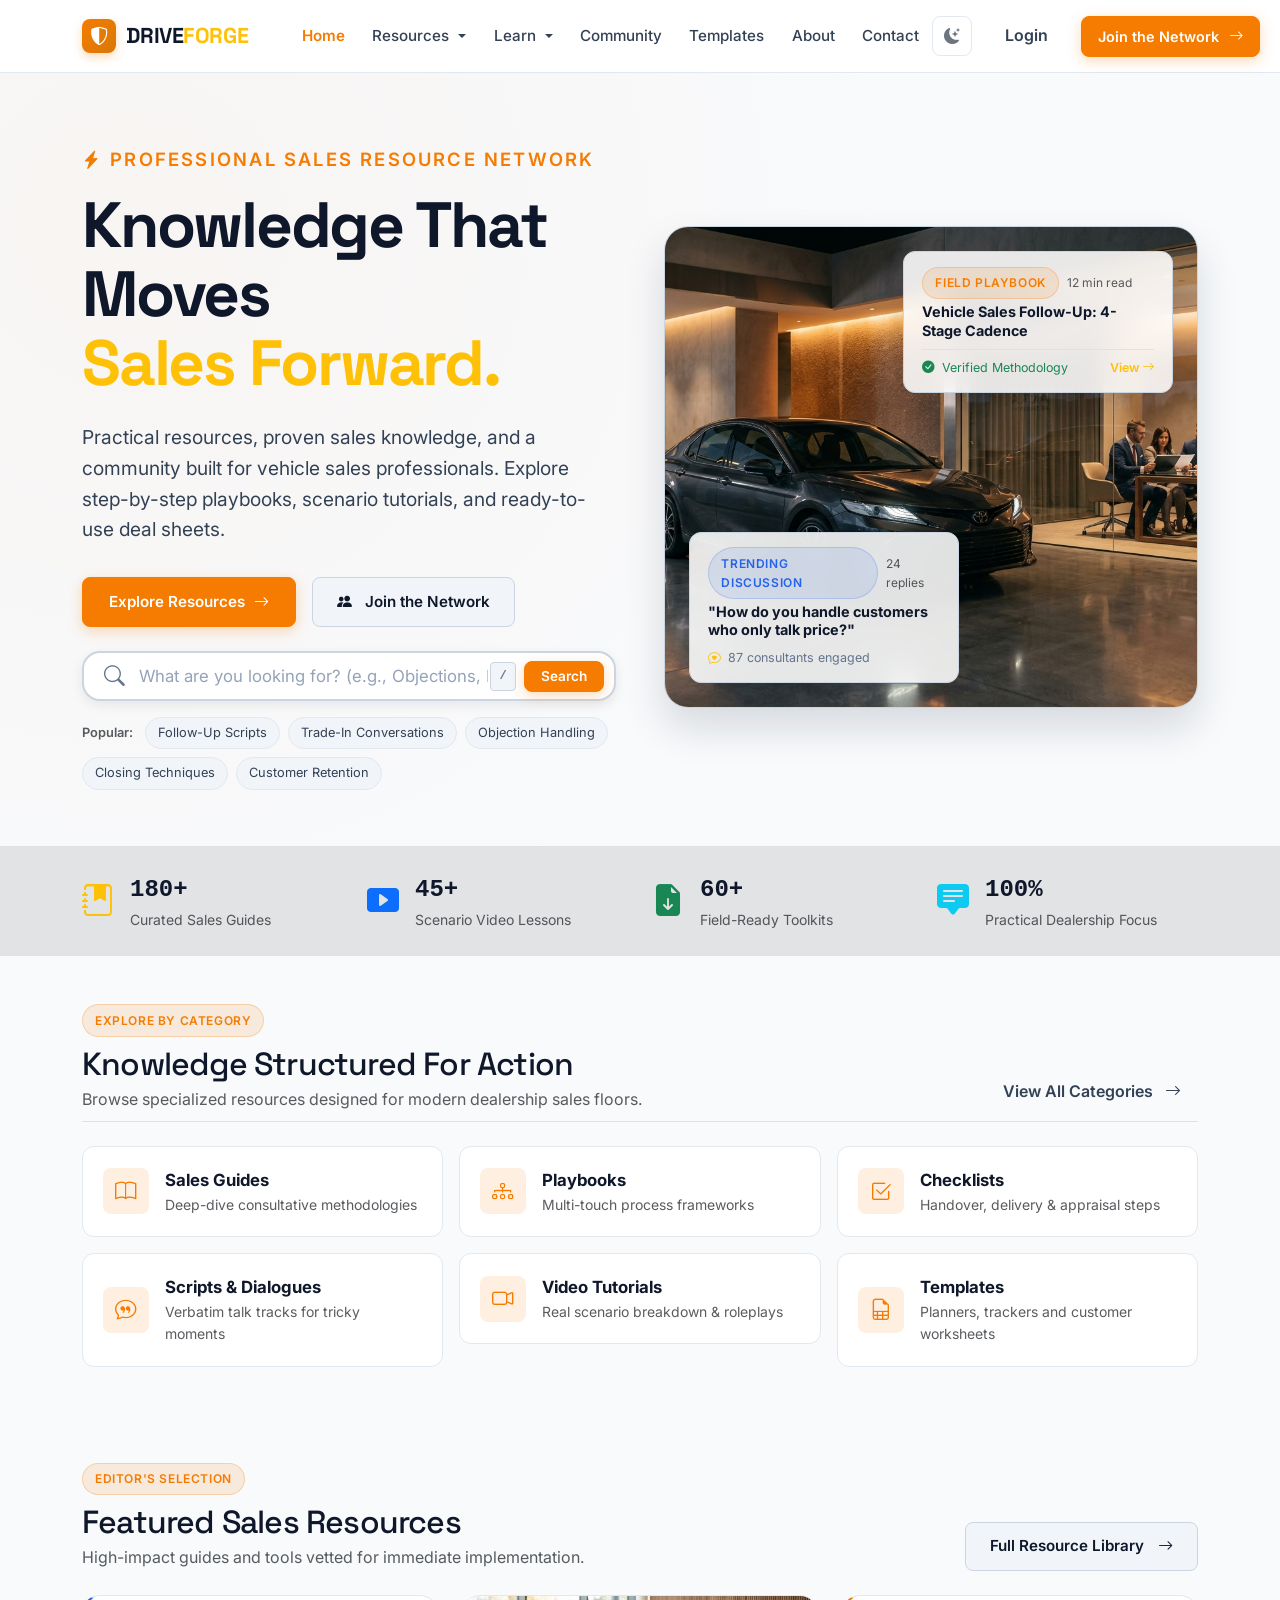
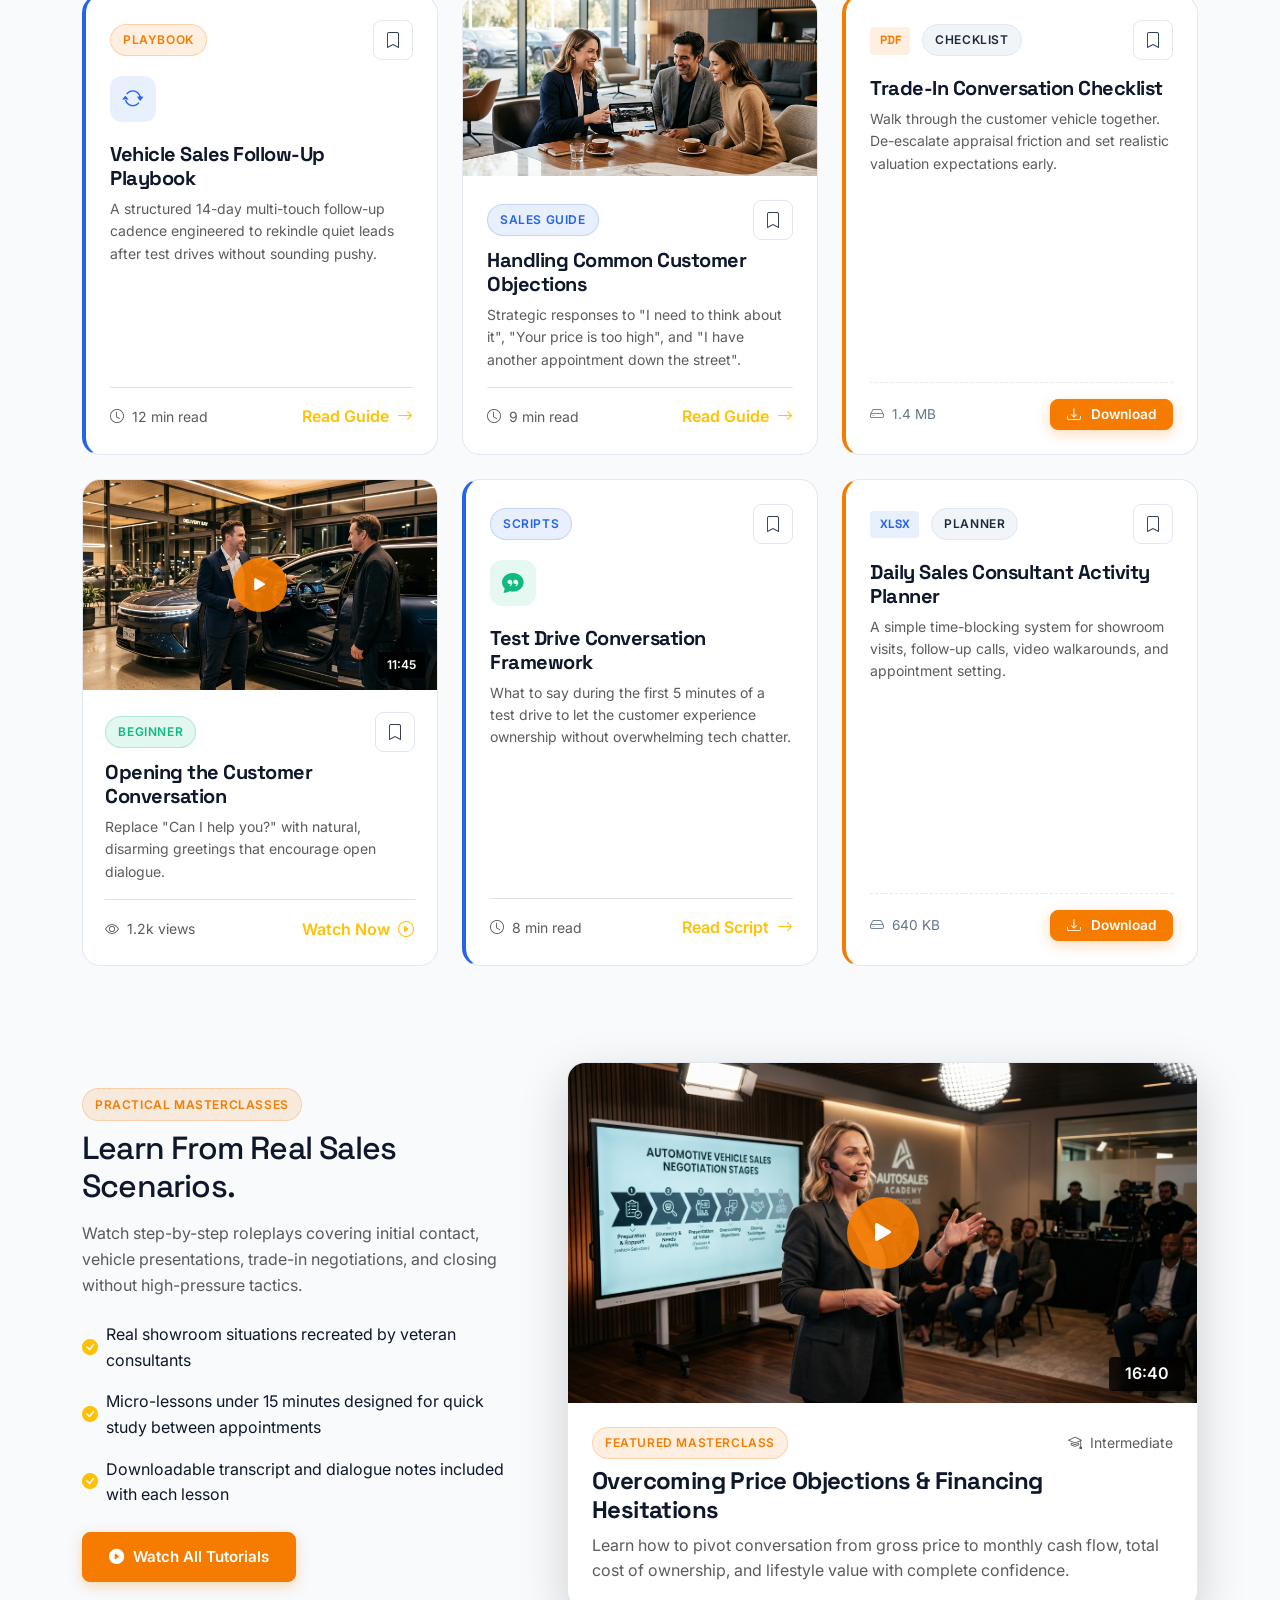
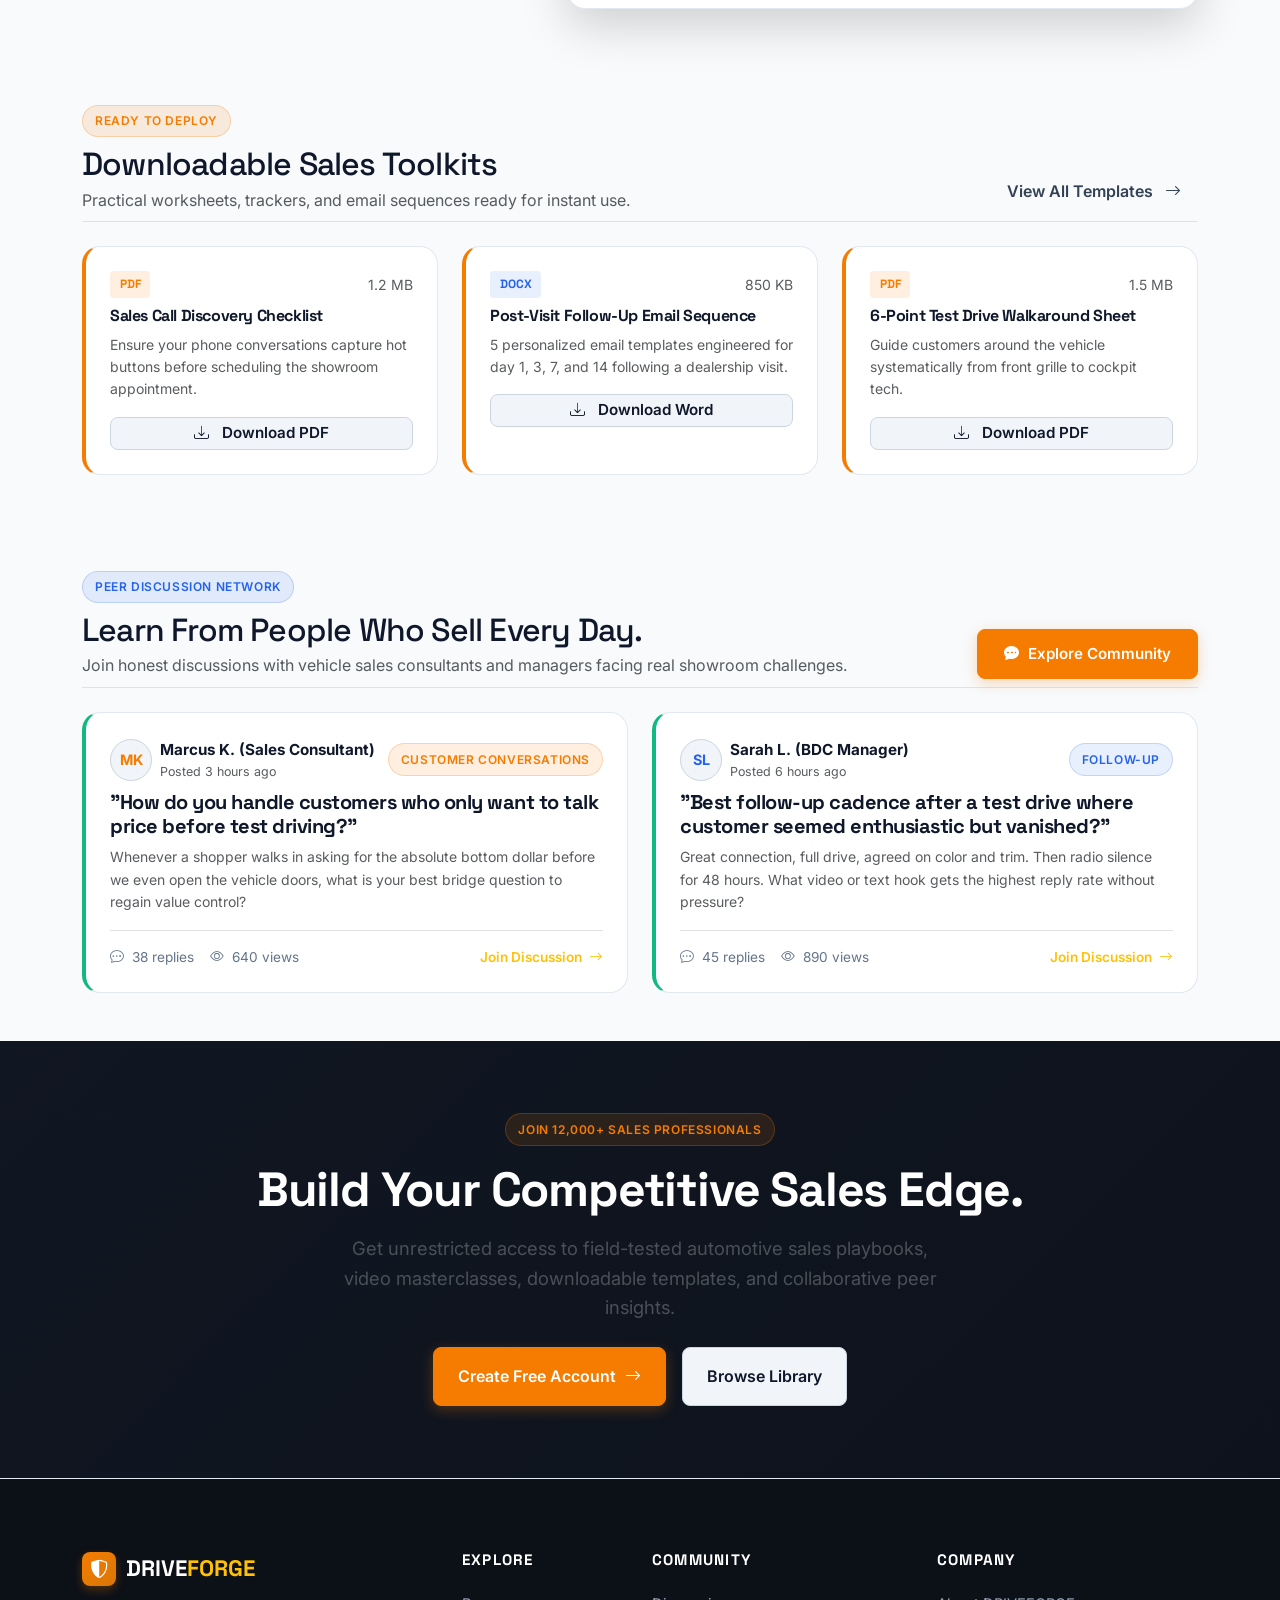
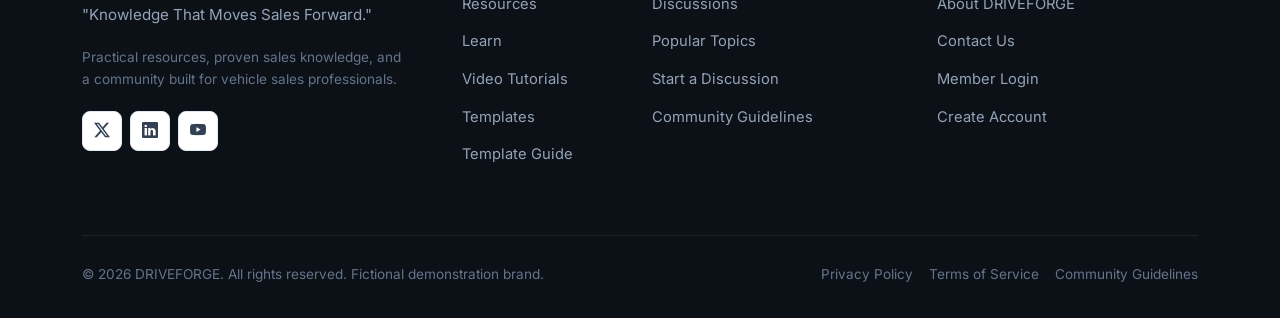
==== index.html @ ceabacf1 "feat: complete DRIVEFORGE vehicle sales resource & knowledge network template" ====
<!DOCTYPE html>
<html lang="en" data-bs-theme="light">
<head>
  <meta charset="UTF-8">
  <meta name="viewport" content="width=device-width, initial-scale=1.0">
  <title>DRIVEFORGE — Vehicle Sales Resource & Knowledge Network</title>
  <meta name="description" content="DRIVEFORGE is the premier knowledge hub for vehicle sales professionals. Explore practical sales guides, video tutorials, downloadable checklists, and community discussions.">
  <meta name="keywords" content="vehicle sales resources, automotive sales training, car sales guides, vehicle sales templates, automotive sales community">
  
  <!-- Open Graph -->
  <meta property="og:title" content="DRIVEFORGE — Knowledge That Moves Sales Forward">
  <meta property="og:description" content="Practical resources, proven sales knowledge, and a community built for vehicle sales professionals.">
  <meta property="og:type" content="website">
  
  <!-- Stylesheets -->
  <link rel="stylesheet" href="assets/css/bootstrap.min.css">
  <link rel="stylesheet" href="assets/css/bootstrap-icons.min.css">
  <link rel="stylesheet" href="assets/css/style.css">
  
  <!-- Favicon placeholder SVG -->
  <link rel="icon" type="image/svg+xml" href="data:image/svg+xml,<svg xmlns='http://www.w3.org/2000/svg' viewBox='0 0 100 100'><rect width='100' height='100' rx='20' fill='%23f57c00'/><path d='M30 25 L70 50 L30 75 Z' fill='%23ffffff'/></svg>">
</head>
<body>
  <!-- Accessibility Skip Link -->
  <a href="#main-content" class="skip-link">Skip to main content</a>

  <!-- ===================================================================
       NAVBAR
       =================================================================== -->
  <header>
    <nav class="navbar navbar-expand-lg navbar-driveforge" aria-label="Main Navigation">
      <div class="container">
        <!-- Logo -->
        <a class="navbar-brand navbar-brand-logo" href="index.html">
          <span class="logo-badge"><i class="bi bi-shield-shaded"></i></span>
          <span>DRIVE<span class="text-warning">FORGE</span></span>
        </a>

        <!-- Mobile Toggler -->
        <div class="d-flex align-items-center gap-2 d-lg-none">
          <button class="btn btn-icon theme-toggle-btn" type="button" aria-label="Toggle Theme">
            <i class="bi bi-moon-stars-fill"></i>
          </button>
          <button class="navbar-toggler navbar-toggler-custom" type="button" data-bs-toggle="offcanvas" data-bs-target="#mobileNavbar" aria-controls="mobileNavbar" aria-label="Toggle navigation">
            <i class="bi bi-list fs-4"></i>
          </button>
        </div>

        <!-- Desktop Navigation Menu -->
        <div class="collapse navbar-collapse" id="desktopNavMenu">
          <ul class="navbar-nav me-auto mb-2 mb-lg-0 ms-lg-4">
            <li class="nav-item">
              <a class="nav-link-custom active" aria-current="page" href="index.html">Home</a>
            </li>

            <!-- Resources Dropdown -->
            <li class="nav-item dropdown">
              <a class="nav-link-custom dropdown-toggle" href="#" role="button" data-bs-toggle="dropdown" aria-expanded="false">
                Resources
              </a>
              <ul class="dropdown-menu">
                <li>
                  <a class="dropdown-item dropdown-item-custom" href="resources.html?type=documentation">
                    <i class="bi bi-journal-code"></i>
                    <div class="dropdown-item-text">
                      <span class="dropdown-item-title">Documentation</span>
                      <span class="dropdown-item-desc">Frameworks & sales methodologies</span>
                    </div>
                  </a>
                </li>
                <li>
                  <a class="dropdown-item dropdown-item-custom" href="resources.html?type=guides">
                    <i class="bi bi-book"></i>
                    <div class="dropdown-item-text">
                      <span class="dropdown-item-title">Sales Guides</span>
                      <span class="dropdown-item-desc">In-depth consultative roadmaps</span>
                    </div>
                  </a>
                </li>
                <li>
                  <a class="dropdown-item dropdown-item-custom" href="resources.html?type=playbooks">
                    <i class="bi bi-diagram-3"></i>
                    <div class="dropdown-item-text">
                      <span class="dropdown-item-title">Playbooks</span>
                      <span class="dropdown-item-desc">Step-by-step dealership playbooks</span>
                    </div>
                  </a>
                </li>
                <li>
                  <a class="dropdown-item dropdown-item-custom" href="resources.html?type=checklists">
                    <i class="bi bi-check2-square"></i>
                    <div class="dropdown-item-text">
                      <span class="dropdown-item-title">Checklists</span>
                      <span class="dropdown-item-desc">Delivery, handover & walkaround lists</span>
                    </div>
                  </a>
                </li>
                <li>
                  <a class="dropdown-item dropdown-item-custom" href="resources.html?type=scripts">
                    <i class="bi bi-chat-quote"></i>
                    <div class="dropdown-item-text">
                      <span class="dropdown-item-title">Scripts</span>
                      <span class="dropdown-item-desc">Phone, showroom & objection dialogs</span>
                    </div>
                  </a>
                </li>
                <li><hr class="dropdown-divider my-1"></li>
                <li>
                  <a class="dropdown-item dropdown-item-custom" href="templates.html">
                    <i class="bi bi-download"></i>
                    <div class="dropdown-item-text">
                      <span class="dropdown-item-title">Downloads & Toolkits</span>
                      <span class="dropdown-item-desc">Ready-to-use worksheets & planners</span>
                    </div>
                  </a>
                </li>
              </ul>
            </li>

            <!-- Learn Dropdown -->
            <li class="nav-item dropdown">
              <a class="nav-link-custom dropdown-toggle" href="#" role="button" data-bs-toggle="dropdown" aria-expanded="false">
                Learn
              </a>
              <ul class="dropdown-menu">
                <li>
                  <a class="dropdown-item dropdown-item-custom" href="video-tutorials.html">
                    <i class="bi bi-play-circle-fill"></i>
                    <div class="dropdown-item-text">
                      <span class="dropdown-item-title">Video Tutorials</span>
                      <span class="dropdown-item-desc">Scenario roleplays & masterclasses</span>
                    </div>
                  </a>
                </li>
                <li>
                  <a class="dropdown-item dropdown-item-custom" href="learn.html#fundamentals">
                    <i class="bi bi-compass"></i>
                    <div class="dropdown-item-text">
                      <span class="dropdown-item-title">Sales Fundamentals</span>
                      <span class="dropdown-item-desc">Core customer discovery basics</span>
                    </div>
                  </a>
                </li>
                <li>
                  <a class="dropdown-item dropdown-item-custom" href="learn.html#conversations">
                    <i class="bi bi-chat-left-dots"></i>
                    <div class="dropdown-item-text">
                      <span class="dropdown-item-title">Customer Conversations</span>
                      <span class="dropdown-item-desc">Uncovering buying motivations</span>
                    </div>
                  </a>
                </li>
                <li>
                  <a class="dropdown-item dropdown-item-custom" href="learn.html#follow-up">
                    <i class="bi bi-arrow-repeat"></i>
                    <div class="dropdown-item-text">
                      <span class="dropdown-item-title">Follow-Up Strategies</span>
                      <span class="dropdown-item-desc">Multi-channel cadence & timing</span>
                    </div>
                  </a>
                </li>
                <li>
                  <a class="dropdown-item dropdown-item-custom" href="learn.html#negotiation">
                    <i class="bi bi-calculator"></i>
                    <div class="dropdown-item-text">
                      <span class="dropdown-item-title">Negotiation & Desking</span>
                      <span class="dropdown-item-desc">Trade-in and payment presentations</span>
                    </div>
                  </a>
                </li>
                <li>
                  <a class="dropdown-item dropdown-item-custom" href="learn.html#closing">
                    <i class="bi bi-check-all"></i>
                    <div class="dropdown-item-text">
                      <span class="dropdown-item-title">Closing Techniques</span>
                      <span class="dropdown-item-desc">Securing commitment with integrity</span>
                    </div>
                  </a>
                </li>
              </ul>
            </li>

            <li class="nav-item">
              <a class="nav-link-custom" href="community.html">Community</a>
            </li>
            <li class="nav-item">
              <a class="nav-link-custom" href="templates.html">Templates</a>
            </li>
            <li class="nav-item">
              <a class="nav-link-custom" href="about.html">About</a>
            </li>
            <li class="nav-item">
              <a class="nav-link-custom" href="contact.html">Contact</a>
            </li>
          </ul>

          <!-- Right Action Controls -->
          <div class="d-flex align-items-center gap-3">
            <button class="btn btn-icon theme-toggle-btn" type="button" aria-label="Toggle Theme" title="Toggle Theme">
              <i class="bi bi-moon-stars-fill"></i>
            </button>
            <a href="login.html" class="btn-ghost-custom">Login</a>
            <a href="signup.html" class="btn-primary-custom py-2 px-3" style="font-size: 0.9rem;">
              <span>Join the Network</span>
              <i class="bi bi-arrow-right"></i>
            </a>
          </div>
        </div>
      </div>
    </nav>

    <!-- Mobile Offcanvas Menu -->
    <div class="offcanvas offcanvas-end mobile-nav-panel" tabindex="-1" id="mobileNavbar" aria-labelledby="mobileNavbarLabel">
      <div class="offcanvas-header border-bottom border-subtle">
        <a class="navbar-brand navbar-brand-logo mb-0" href="index.html">
          <span class="logo-badge"><i class="bi bi-shield-shaded"></i></span>
          <span>DRIVE<span class="text-warning">FORGE</span></span>
        </a>
        <button type="button" class="btn-close text-reset" data-bs-dismiss="offcanvas" aria-label="Close"></button>
      </div>
      <div class="offcanvas-body d-flex flex-column justify-content-between p-4">
        <div>
          <ul class="navbar-nav mb-4">
            <li class="nav-item mb-2">
              <a class="nav-link-custom active fs-5" href="index.html">Home</a>
            </li>
            <li class="nav-item mb-2">
              <a class="nav-link-custom fs-5" href="resources.html">Resources</a>
            </li>
            <li class="nav-item mb-2">
              <a class="nav-link-custom fs-5" href="learn.html">Learn Hub</a>
            </li>
            <li class="nav-item mb-2">
              <a class="nav-link-custom fs-5" href="video-tutorials.html">Video Tutorials</a>
            </li>
            <li class="nav-item mb-2">
              <a class="nav-link-custom fs-5" href="community.html">Community</a>
            </li>
            <li class="nav-item mb-2">
              <a class="nav-link-custom fs-5" href="templates.html">Templates</a>
            </li>
            <li class="nav-item mb-2">
              <a class="nav-link-custom fs-5" href="about.html">About</a>
            </li>
            <li class="nav-item mb-2">
              <a class="nav-link-custom fs-5" href="contact.html">Contact</a>
            </li>
          </ul>
        </div>

        <div class="pt-3 border-top border-subtle d-grid gap-2">
          <a href="login.html" class="btn btn-secondary-custom w-100">Login</a>
          <a href="signup.html" class="btn btn-primary-custom w-100">Join the Network</a>
        </div>
      </div>
    </div>
  </header>

  <!-- ===================================================================
       MAIN CONTENT
       =================================================================== -->
  <main id="main-content">
    
    <!-- HERO SECTION -->
    <section class="hero-section">
      <div class="container">
        <div class="row align-items-center g-5">
          <div class="col-lg-6">
            <div class="hero-editorial-lead">
              <i class="bi bi-lightning-charge-fill"></i>
              Professional Sales Resource Network
            </div>
            <h1 class="hero-headline">
              Knowledge That Moves <br><span class="text-warning">Sales Forward.</span>
            </h1>
            <p class="hero-subtext">
              Practical resources, proven sales knowledge, and a community built for vehicle sales professionals. Explore step-by-step playbooks, scenario tutorials, and ready-to-use deal sheets.
            </p>

            <!-- CTA Group -->
            <div class="d-flex flex-wrap align-items-center gap-3 hero-cta-group mb-4">
              <a href="resources.html" class="btn-primary-custom">
                <span>Explore Resources</span>
                <i class="bi bi-arrow-right"></i>
              </a>
              <a href="signup.html" class="btn-secondary-custom">
                <i class="bi bi-people-fill me-1"></i>
                <span>Join the Network</span>
              </a>
            </div>

            <!-- Integrated Live Search -->
            <div class="search-wrapper hero-search-box mt-4">
              <div class="search-input-group">
                <i class="bi bi-search search-icon"></i>
                <input type="text" class="global-search-input" placeholder="What are you looking for? (e.g., Objections, Follow-Up...)" aria-label="Search resources">
                <span class="search-kbd" title="Press / to focus search">/</span>
                <a href="resources.html" class="btn btn-primary-custom py-1 px-3 d-none d-sm-inline-flex" style="font-size: 0.85rem;">Search</a>
              </div>
              <div class="popular-searches">
                <span class="text-muted fw-semibold me-1" style="font-size: 0.8rem;">Popular:</span>
                <button type="button" class="popular-tag" data-search="Follow-Up Scripts">Follow-Up Scripts</button>
                <button type="button" class="popular-tag" data-search="Trade-In">Trade-In Conversations</button>
                <button type="button" class="popular-tag" data-search="Objection">Objection Handling</button>
                <button type="button" class="popular-tag" data-search="Closing">Closing Techniques</button>
                <button type="button" class="popular-tag" data-search="Retention">Customer Retention</button>
              </div>
            </div>
          </div>

          <!-- Hero Editorial Visual Composition -->
          <div class="col-lg-6">
            <div class="hero-composition-wrap">
              <img src="assets/images/hero/hero_automotive_knowledge.jpg" alt="Automotive showroom executive consultation and modern vehicle presentation" class="hero-composition-image">
              
              <!-- Floating Card 1: Resource Notification -->
              <div class="hero-floating-card hero-card-top">
                <div class="d-flex align-items-center gap-2 mb-1">
                  <span class="badge-custom badge-amber">Field Playbook</span>
                  <span class="text-muted" style="font-size: 0.75rem;">12 min read</span>
                </div>
                <div class="fw-bold" style="font-size: 0.9rem; line-height: 1.3;">Vehicle Sales Follow-Up: 4-Stage Cadence</div>
                <div class="d-flex align-items-center justify-content-between mt-2 pt-2 border-top border-subtle" style="font-size: 0.78rem;">
                  <span class="text-success"><i class="bi bi-check-circle-fill me-1"></i> Verified Methodology</span>
                  <a href="resource-details.html" class="text-warning fw-semibold">View <i class="bi bi-arrow-right"></i></a>
                </div>
              </div>

              <!-- Floating Card 2: Community Snippet -->
              <div class="hero-floating-card hero-card-bottom">
                <div class="d-flex align-items-center gap-2 mb-1">
                  <span class="badge-custom badge-blue">Trending Discussion</span>
                  <span class="text-muted" style="font-size: 0.75rem;">24 replies</span>
                </div>
                <div class="fw-bold" style="font-size: 0.9rem; line-height: 1.3;">"How do you handle customers who only talk price?"</div>
                <div class="d-flex align-items-center gap-2 mt-2" style="font-size: 0.78rem; color: var(--text-muted);">
                  <i class="bi bi-chat-heart text-warning"></i> 87 consultants engaged
                </div>
              </div>
            </div>
          </div>
        </div>
      </div>
    </section>

    <!-- STATS STRIP (EDITORIAL & CLEAN) -->
    <section class="py-4 border-top border-bottom border-subtle bg-secondary-subtle">
      <div class="container">
        <div class="row g-4 text-center text-md-start">
          <div class="col-6 col-md-3">
            <div class="d-flex align-items-center justify-content-center justify-content-md-start gap-3">
              <i class="bi bi-journal-bookmark-fill text-warning fs-2"></i>
              <div>
                <div class="fw-bold fs-4 font-monospace">180+</div>
                <div class="text-muted small">Curated Sales Guides</div>
              </div>
            </div>
          </div>
          <div class="col-6 col-md-3">
            <div class="d-flex align-items-center justify-content-center justify-content-md-start gap-3">
              <i class="bi bi-play-btn-fill text-primary fs-2"></i>
              <div>
                <div class="fw-bold fs-4 font-monospace">45+</div>
                <div class="text-muted small">Scenario Video Lessons</div>
              </div>
            </div>
          </div>
          <div class="col-6 col-md-3">
            <div class="d-flex align-items-center justify-content-center justify-content-md-start gap-3">
              <i class="bi bi-file-earmark-arrow-down-fill text-success fs-2"></i>
              <div>
                <div class="fw-bold fs-4 font-monospace">60+</div>
                <div class="text-muted small">Field-Ready Toolkits</div>
              </div>
            </div>
          </div>
          <div class="col-6 col-md-3">
            <div class="d-flex align-items-center justify-content-center justify-content-md-start gap-3">
              <i class="bi bi-chat-square-text-fill text-info fs-2"></i>
              <div>
                <div class="fw-bold fs-4 font-monospace">100%</div>
                <div class="text-muted small">Practical Dealership Focus</div>
              </div>
            </div>
          </div>
        </div>
      </div>
    </section>

    <!-- RESOURCE CATEGORIES (VISUALLY STRONG GRID) -->
    <section class="py-5">
      <div class="container">
        <div class="d-flex flex-column flex-md-row justify-content-between align-items-md-end mb-4 pb-2 border-bottom border-subtle">
          <div>
            <span class="badge-custom badge-amber mb-2">Explore By Category</span>
            <h2 class="h2 mb-1">Knowledge Structured For Action</h2>
            <p class="text-muted mb-0">Browse specialized resources designed for modern dealership sales floors.</p>
          </div>
          <a href="resources.html" class="btn btn-ghost-custom mt-3 mt-md-0">
            View All Categories <i class="bi bi-arrow-right ms-1"></i>
          </a>
        </div>

        <div class="row g-3">
          <div class="col-md-4 col-sm-6">
            <a href="resources.html?type=guides" class="category-pill-card">
              <div class="category-pill-icon"><i class="bi bi-book"></i></div>
              <div>
                <div class="fw-bold" style="font-size: 1.05rem;">Sales Guides</div>
                <div class="text-muted small">Deep-dive consultative methodologies</div>
              </div>
            </a>
          </div>
          <div class="col-md-4 col-sm-6">
            <a href="resources.html?type=playbooks" class="category-pill-card">
              <div class="category-pill-icon"><i class="bi bi-diagram-3"></i></div>
              <div>
                <div class="fw-bold" style="font-size: 1.05rem;">Playbooks</div>
                <div class="text-muted small">Multi-touch process frameworks</div>
              </div>
            </a>
          </div>
          <div class="col-md-4 col-sm-6">
            <a href="resources.html?type=checklists" class="category-pill-card">
              <div class="category-pill-icon"><i class="bi bi-check2-square"></i></div>
              <div>
                <div class="fw-bold" style="font-size: 1.05rem;">Checklists</div>
                <div class="text-muted small">Handover, delivery & appraisal steps</div>
              </div>
            </a>
          </div>
          <div class="col-md-4 col-sm-6">
            <a href="resources.html?type=scripts" class="category-pill-card">
              <div class="category-pill-icon"><i class="bi bi-chat-quote"></i></div>
              <div>
                <div class="fw-bold" style="font-size: 1.05rem;">Scripts & Dialogues</div>
                <div class="text-muted small">Verbatim talk tracks for tricky moments</div>
              </div>
            </a>
          </div>
          <div class="col-md-4 col-sm-6">
            <a href="video-tutorials.html" class="category-pill-card">
              <div class="category-pill-icon"><i class="bi bi-camera-video"></i></div>
              <div>
                <div class="fw-bold" style="font-size: 1.05rem;">Video Tutorials</div>
                <div class="text-muted small">Real scenario breakdown & roleplays</div>
              </div>
            </a>
          </div>
          <div class="col-md-4 col-sm-6">
            <a href="templates.html" class="category-pill-card">
              <div class="category-pill-icon"><i class="bi bi-file-earmark-spreadsheet"></i></div>
              <div>
                <div class="fw-bold" style="font-size: 1.05rem;">Templates</div>
                <div class="text-muted small">Planners, trackers and customer worksheets</div>
              </div>
            </a>
          </div>
        </div>
      </div>
    </section>

    <!-- FEATURED RESOURCES SECTION (VARIED CARD TREATMENTS) -->
    <section class="py-5 bg-tertiary-subtle">
      <div class="container">
        <div class="d-flex flex-column flex-md-row justify-content-between align-items-md-end mb-4">
          <div>
            <span class="badge-custom badge-amber mb-2">Editor's Selection</span>
            <h2 class="h2 mb-1">Featured Sales Resources</h2>
            <p class="text-muted mb-0">High-impact guides and tools vetted for immediate implementation.</p>
          </div>
          <div class="d-flex gap-2 mt-3 mt-md-0">
            <a href="resources.html" class="btn btn-secondary-custom">
              Full Resource Library <i class="bi bi-arrow-right ms-1"></i>
            </a>
          </div>
        </div>

        <div class="row g-4">
          <!-- Card 1: Documentation / Playbook Treatment -->
          <div class="col-lg-4 col-md-6">
            <div class="resource-card-base card-treatment-doc">
              <div class="d-flex justify-content-between align-items-center mb-3">
                <span class="badge-custom badge-amber">Playbook</span>
                <button type="button" class="btn btn-icon bookmark-toggle-btn" aria-label="Bookmark">
                  <i class="bi bi-bookmark"></i>
                </button>
              </div>
              <div class="doc-icon-wrap"><i class="bi bi-arrow-repeat"></i></div>
              <h3 class="h5 fw-bold mb-2">
                <a href="resource-details.html" class="text-reset">Vehicle Sales Follow-Up Playbook</a>
              </h3>
              <p class="text-muted small mb-4">
                A structured 14-day multi-touch follow-up cadence engineered to rekindle quiet leads after test drives without sounding pushy.
              </p>
              <div class="d-flex align-items-center justify-content-between pt-3 border-top border-subtle mt-auto">
                <span class="text-muted small"><i class="bi bi-clock me-1"></i> 12 min read</span>
                <a href="resource-details.html" class="fw-semibold text-warning">Read Guide <i class="bi bi-arrow-right ms-1"></i></a>
              </div>
            </div>
          </div>

          <!-- Card 2: Editorial Guide Treatment -->
          <div class="col-lg-4 col-md-6">
            <div class="resource-card-base card-treatment-guide">
              <img src="assets/images/resources/sales_consultation_lounge.jpg" alt="Sales consultation" class="guide-cover-img">
              <div class="guide-content-body">
                <div class="d-flex justify-content-between align-items-center mb-2">
                  <span class="badge-custom badge-blue">Sales Guide</span>
                  <button type="button" class="btn btn-icon bookmark-toggle-btn" aria-label="Bookmark">
                    <i class="bi bi-bookmark"></i>
                  </button>
                </div>
                <h3 class="h5 fw-bold mb-2">
                  <a href="resource-details.html" class="text-reset">Handling Common Customer Objections</a>
                </h3>
                <p class="text-muted small mb-3">
                  Strategic responses to "I need to think about it", "Your price is too high", and "I have another appointment down the street".
                </p>
                <div class="d-flex align-items-center justify-content-between pt-3 border-top border-subtle mt-auto">
                  <span class="text-muted small"><i class="bi bi-clock me-1"></i> 9 min read</span>
                  <a href="resource-details.html" class="fw-semibold text-warning">Read Guide <i class="bi bi-arrow-right ms-1"></i></a>
                </div>
              </div>
            </div>
          </div>

          <!-- Card 3: Download Toolkit Treatment -->
          <div class="col-lg-4 col-md-6">
            <div class="resource-card-base card-treatment-download">
              <div class="d-flex justify-content-between align-items-center mb-3">
                <div>
                  <span class="download-format-badge">PDF</span>
                  <span class="badge-custom">Checklist</span>
                </div>
                <button type="button" class="btn btn-icon bookmark-toggle-btn" aria-label="Bookmark">
                  <i class="bi bi-bookmark"></i>
                </button>
              </div>
              <h3 class="h5 fw-bold mb-2">
                <a href="templates.html" class="text-reset">Trade-In Conversation Checklist</a>
              </h3>
              <p class="text-muted small mb-4">
                Walk through the customer vehicle together. De-escalate appraisal friction and set realistic valuation expectations early.
              </p>
              <div class="download-meta-strip">
                <span><i class="bi bi-hdd me-1"></i> 1.4 MB</span>
                <button type="button" class="btn btn-primary-custom py-1 px-3 download-trigger-btn" data-file="Trade-In-Appraisal-Checklist.pdf" data-type="PDF Document" data-size="1.4 MB" style="font-size: 0.85rem;">
                  <i class="bi bi-download"></i> Download
                </button>
              </div>
            </div>
          </div>

          <!-- Card 4: Video Card Treatment -->
          <div class="col-lg-4 col-md-6">
            <div class="resource-card-base card-treatment-video">
              <div class="video-thumb-container video-interactive-trigger" role="button" data-title="Opening the Customer Conversation" data-category="Showroom Communication" data-duration="11:45" data-trainer="Elena Cruz, Senior Trainer" data-poster="assets/images/automotive/test_drive_walkaround.jpg">
                <img src="assets/images/automotive/test_drive_walkaround.jpg" alt="Video thumbnail" class="video-thumb-img">
                <div class="video-play-btn"><i class="bi bi-play-fill"></i></div>
                <span class="video-duration-tag">11:45</span>
              </div>
              <div class="video-content-body">
                <div class="d-flex justify-content-between align-items-center mb-2">
                  <span class="badge-custom badge-success">Beginner</span>
                  <button type="button" class="btn btn-icon bookmark-toggle-btn" aria-label="Bookmark">
                    <i class="bi bi-bookmark"></i>
                  </button>
                </div>
                <h3 class="h5 fw-bold mb-2">
                  <a href="#" class="text-reset video-interactive-trigger" data-title="Opening the Customer Conversation">Opening the Customer Conversation</a>
                </h3>
                <p class="text-muted small mb-3">
                  Replace "Can I help you?" with natural, disarming greetings that encourage open dialogue.
                </p>
                <div class="d-flex align-items-center justify-content-between pt-3 border-top border-subtle mt-auto">
                  <span class="text-muted small"><i class="bi bi-eye me-1"></i> 1.2k views</span>
                  <button type="button" class="btn btn-link text-warning p-0 fw-semibold text-decoration-none video-interactive-trigger" data-title="Opening the Customer Conversation">
                    Watch Now <i class="bi bi-play-circle ms-1"></i>
                  </button>
                </div>
              </div>
            </div>
          </div>

          <!-- Card 5: Script / Talk-Track Treatment -->
          <div class="col-lg-4 col-md-6">
            <div class="resource-card-base card-treatment-doc">
              <div class="d-flex justify-content-between align-items-center mb-3">
                <span class="badge-custom badge-blue">Scripts</span>
                <button type="button" class="btn btn-icon bookmark-toggle-btn" aria-label="Bookmark">
                  <i class="bi bi-bookmark"></i>
                </button>
              </div>
              <div class="doc-icon-wrap" style="background: rgba(16, 185, 129, 0.1); color: #10b981;"><i class="bi bi-chat-quote-fill"></i></div>
              <h3 class="h5 fw-bold mb-2">
                <a href="resource-details.html" class="text-reset">Test Drive Conversation Framework</a>
              </h3>
              <p class="text-muted small mb-4">
                What to say during the first 5 minutes of a test drive to let the customer experience ownership without overwhelming tech chatter.
              </p>
              <div class="d-flex align-items-center justify-content-between pt-3 border-top border-subtle mt-auto">
                <span class="text-muted small"><i class="bi bi-clock me-1"></i> 8 min read</span>
                <a href="resource-details.html" class="fw-semibold text-warning">Read Script <i class="bi bi-arrow-right ms-1"></i></a>
              </div>
            </div>
          </div>

          <!-- Card 6: Download Planner Treatment -->
          <div class="col-lg-4 col-md-6">
            <div class="resource-card-base card-treatment-download">
              <div class="d-flex justify-content-between align-items-center mb-3">
                <div>
                  <span class="download-format-badge" style="background: rgba(37, 99, 235, 0.1); color: var(--accent-blue);">XLSX</span>
                  <span class="badge-custom">Planner</span>
                </div>
                <button type="button" class="btn btn-icon bookmark-toggle-btn" aria-label="Bookmark">
                  <i class="bi bi-bookmark"></i>
                </button>
              </div>
              <h3 class="h5 fw-bold mb-2">
                <a href="templates.html" class="text-reset">Daily Sales Consultant Activity Planner</a>
              </h3>
              <p class="text-muted small mb-4">
                A simple time-blocking system for showroom visits, follow-up calls, video walkarounds, and appointment setting.
              </p>
              <div class="download-meta-strip">
                <span><i class="bi bi-hdd me-1"></i> 640 KB</span>
                <button type="button" class="btn btn-primary-custom py-1 px-3 download-trigger-btn" data-file="Daily-Sales-Activity-Planner.xlsx" data-type="Excel Spreadsheet" data-size="640 KB" style="font-size: 0.85rem;">
                  <i class="bi bi-download"></i> Download
                </button>
              </div>
            </div>
          </div>
        </div>
      </div>
    </section>

    <!-- VIDEO LEARNING SPOTLIGHT -->
    <section class="py-5">
      <div class="container">
        <div class="row align-items-center g-5">
          <div class="col-lg-5">
            <span class="badge-custom badge-amber mb-2">Practical Masterclasses</span>
            <h2 class="h2 mb-3">Learn From Real Sales Scenarios.</h2>
            <p class="text-muted mb-4">
              Watch step-by-step roleplays covering initial contact, vehicle presentations, trade-in negotiations, and closing without high-pressure tactics.
            </p>
            <ul class="list-unstyled mb-4">
              <li class="d-flex align-items-center gap-2 mb-3">
                <i class="bi bi-check-circle-fill text-warning"></i>
                <span>Real showroom situations recreated by veteran consultants</span>
              </li>
              <li class="d-flex align-items-center gap-2 mb-3">
                <i class="bi bi-check-circle-fill text-warning"></i>
                <span>Micro-lessons under 15 minutes designed for quick study between appointments</span>
              </li>
              <li class="d-flex align-items-center gap-2 mb-3">
                <i class="bi bi-check-circle-fill text-warning"></i>
                <span>Downloadable transcript and dialogue notes included with each lesson</span>
              </li>
            </ul>
            <a href="video-tutorials.html" class="btn-primary-custom">
              <i class="bi bi-play-circle-fill"></i>
              <span>Watch All Tutorials</span>
            </a>
          </div>

          <div class="col-lg-7">
            <div class="resource-card-base card-treatment-video shadow-lg">
              <div class="video-thumb-container video-interactive-trigger" role="button" data-title="Overcoming Price Objections & Financing Hesitations" data-category="Negotiation" data-duration="16:40" data-trainer="Elena Cruz, Lead Masterclass Instructor" data-poster="assets/images/videos/video_sales_masterclass.jpg" style="height: 340px;">
                <img src="assets/images/videos/video_sales_masterclass.jpg" alt="Video masterclass" class="video-thumb-img">
                <div class="video-play-btn" style="width: 72px; height: 72px; font-size: 2rem;"><i class="bi bi-play-fill"></i></div>
                <span class="video-duration-tag fs-6 py-1 px-3">16:40</span>
              </div>
              <div class="p-4">
                <div class="d-flex justify-content-between align-items-center mb-2">
                  <span class="badge-custom badge-amber">Featured Masterclass</span>
                  <span class="text-muted small"><i class="bi bi-mortarboard me-1"></i> Intermediate</span>
                </div>
                <h3 class="h4 fw-bold mb-2">Overcoming Price Objections & Financing Hesitations</h3>
                <p class="text-muted mb-0">Learn how to pivot conversation from gross price to monthly cash flow, total cost of ownership, and lifestyle value with complete confidence.</p>
              </div>
            </div>
          </div>
        </div>
      </div>
    </section>

    <!-- DOWNLOADABLE TOOLKITS SECTION -->
    <section class="py-5 bg-tertiary-subtle">
      <div class="container">
        <div class="d-flex flex-column flex-md-row justify-content-between align-items-md-end mb-4 pb-2 border-bottom border-subtle">
          <div>
            <span class="badge-custom badge-amber mb-2">Ready To Deploy</span>
            <h2 class="h2 mb-1">Downloadable Sales Toolkits</h2>
            <p class="text-muted mb-0">Practical worksheets, trackers, and email sequences ready for instant use.</p>
          </div>
          <a href="templates.html" class="btn btn-ghost-custom mt-3 mt-md-0">
            View All Templates <i class="bi bi-arrow-right ms-1"></i>
          </a>
        </div>

        <div class="row g-4">
          <!-- Item 1 -->
          <div class="col-md-4 col-sm-6">
            <div class="resource-card-base card-treatment-download">
              <div class="d-flex justify-content-between align-items-center mb-2">
                <span class="download-format-badge">PDF</span>
                <span class="text-muted small">1.2 MB</span>
              </div>
              <h4 class="h6 fw-bold mb-2">Sales Call Discovery Checklist</h4>
              <p class="text-muted small mb-3">Ensure your phone conversations capture hot buttons before scheduling the showroom appointment.</p>
              <button type="button" class="btn btn-secondary-custom w-100 py-1 download-trigger-btn" data-file="Sales-Call-Discovery-Checklist.pdf" data-type="PDF Document" data-size="1.2 MB">
                <i class="bi bi-download me-1"></i> Download PDF
              </button>
            </div>
          </div>

          <!-- Item 2 -->
          <div class="col-md-4 col-sm-6">
            <div class="resource-card-base card-treatment-download">
              <div class="d-flex justify-content-between align-items-center mb-2">
                <span class="download-format-badge" style="background: rgba(37, 99, 235, 0.1); color: var(--accent-blue);">DOCX</span>
                <span class="text-muted small">850 KB</span>
              </div>
              <h4 class="h6 fw-bold mb-2">Post-Visit Follow-Up Email Sequence</h4>
              <p class="text-muted small mb-3">5 personalized email templates engineered for day 1, 3, 7, and 14 following a dealership visit.</p>
              <button type="button" class="btn btn-secondary-custom w-100 py-1 download-trigger-btn" data-file="Post-Visit-Follow-Up-Templates.docx" data-type="Word Document" data-size="850 KB">
                <i class="bi bi-download me-1"></i> Download Word
              </button>
            </div>
          </div>

          <!-- Item 3 -->
          <div class="col-md-4 col-sm-6">
            <div class="resource-card-base card-treatment-download">
              <div class="d-flex justify-content-between align-items-center mb-2">
                <span class="download-format-badge">PDF</span>
                <span class="text-muted small">1.5 MB</span>
              </div>
              <h4 class="h6 fw-bold mb-2">6-Point Test Drive Walkaround Sheet</h4>
              <p class="text-muted small mb-3">Guide customers around the vehicle systematically from front grille to cockpit tech.</p>
              <button type="button" class="btn btn-secondary-custom w-100 py-1 download-trigger-btn" data-file="Test-Drive-Walkaround-Sheet.pdf" data-type="PDF Document" data-size="1.5 MB">
                <i class="bi bi-download me-1"></i> Download PDF
              </button>
            </div>
          </div>
        </div>
      </div>
    </section>

    <!-- COMMUNITY DISCUSSION PREVIEW -->
    <section class="py-5">
      <div class="container">
        <div class="d-flex flex-column flex-md-row justify-content-between align-items-md-end mb-4 pb-2 border-bottom border-subtle">
          <div>
            <span class="badge-custom badge-blue mb-2">Peer Discussion Network</span>
            <h2 class="h2 mb-1">Learn From People Who Sell Every Day.</h2>
            <p class="text-muted mb-0">Join honest discussions with vehicle sales consultants and managers facing real showroom challenges.</p>
          </div>
          <a href="community.html" class="btn-primary-custom mt-3 mt-md-0">
            <i class="bi bi-chat-dots-fill"></i>
            <span>Explore Community</span>
          </a>
        </div>

        <div class="row g-4">
          <!-- Discussion 1 -->
          <div class="col-lg-6">
            <div class="resource-card-base card-treatment-discussion">
              <div class="d-flex align-items-center justify-content-between mb-2">
                <div class="d-flex align-items-center gap-2">
                  <div class="discussion-avatar">MK</div>
                  <div>
                    <strong style="font-size: 0.95rem;">Marcus K. (Sales Consultant)</strong>
                    <div class="text-muted" style="font-size: 0.78rem;">Posted 3 hours ago</div>
                  </div>
                </div>
                <span class="badge-custom badge-amber">Customer Conversations</span>
              </div>
              <h3 class="h5 fw-bold mb-2">
                <a href="community.html" class="text-reset">"How do you handle customers who only want to talk price before test driving?"</a>
              </h3>
              <p class="text-muted small mb-3">
                Whenever a shopper walks in asking for the absolute bottom dollar before we even open the vehicle doors, what is your best bridge question to regain value control?
              </p>
              <div class="d-flex align-items-center justify-content-between pt-3 border-top border-subtle mt-auto" style="font-size: 0.85rem; color: var(--text-muted);">
                <div class="d-flex gap-3">
                  <span><i class="bi bi-chat-dots me-1"></i> 38 replies</span>
                  <span><i class="bi bi-eye me-1"></i> 640 views</span>
                </div>
                <a href="community.html" class="fw-semibold text-warning">Join Discussion <i class="bi bi-arrow-right ms-1"></i></a>
              </div>
            </div>
          </div>

          <!-- Discussion 2 -->
          <div class="col-lg-6">
            <div class="resource-card-base card-treatment-discussion">
              <div class="d-flex align-items-center justify-content-between mb-2">
                <div class="d-flex align-items-center gap-2">
                  <div class="discussion-avatar" style="color: var(--accent-blue);">SL</div>
                  <div>
                    <strong style="font-size: 0.95rem;">Sarah L. (BDC Manager)</strong>
                    <div class="text-muted" style="font-size: 0.78rem;">Posted 6 hours ago</div>
                  </div>
                </div>
                <span class="badge-custom badge-blue">Follow-Up</span>
              </div>
              <h3 class="h5 fw-bold mb-2">
                <a href="community.html" class="text-reset">"Best follow-up cadence after a test drive where customer seemed enthusiastic but vanished?"</a>
              </h3>
              <p class="text-muted small mb-3">
                Great connection, full drive, agreed on color and trim. Then radio silence for 48 hours. What video or text hook gets the highest reply rate without pressure?
              </p>
              <div class="d-flex align-items-center justify-content-between pt-3 border-top border-subtle mt-auto" style="font-size: 0.85rem; color: var(--text-muted);">
                <div class="d-flex gap-3">
                  <span><i class="bi bi-chat-dots me-1"></i> 45 replies</span>
                  <span><i class="bi bi-eye me-1"></i> 890 views</span>
                </div>
                <a href="community.html" class="fw-semibold text-warning">Join Discussion <i class="bi bi-arrow-right ms-1"></i></a>
              </div>
            </div>
          </div>
        </div>
      </div>
    </section>

    <!-- CALL TO ACTION BANNER -->
    <section class="py-5" style="background: linear-gradient(135deg, #111722 0%, #0d121c 100%); color: #ffffff;">
      <div class="container text-center py-4">
        <span class="badge-custom badge-amber mb-3">Join 12,000+ Sales Professionals</span>
        <h2 class="display-5 text-white mb-3 fw-bold">Build Your Competitive Sales Edge.</h2>
        <p class="text-light-emphasis mx-auto mb-4" style="max-width: 620px; font-size: 1.15rem;">
          Get unrestricted access to field-tested automotive sales playbooks, video masterclasses, downloadable templates, and collaborative peer insights.
        </p>
        <div class="d-flex justify-content-center gap-3 flex-wrap">
          <a href="signup.html" class="btn-primary-custom px-4 py-3 fs-6">
            <span>Create Free Account</span>
            <i class="bi bi-arrow-right"></i>
          </a>
          <a href="resources.html" class="btn-secondary-custom px-4 py-3 fs-6">
            <span>Browse Library</span>
          </a>
        </div>
      </div>
    </section>

  </main>

  <!-- ===================================================================
       VIDEO PLAYER MODAL
       =================================================================== -->
  <div class="modal fade modal-custom" id="videoPlayerModal" tabindex="-1" aria-labelledby="videoPlayerModalLabel" aria-hidden="true">
    <div class="modal-dialog modal-lg modal-dialog-centered">
      <div class="modal-content">
        <div class="modal-header">
          <div>
            <span class="badge-custom badge-amber mb-1 video-modal-category">Masterclass</span>
            <h5 class="modal-title h5 fw-bold video-modal-title" id="videoPlayerModalLabel">Video Lesson Title</h5>
          </div>
          <button type="button" class="btn-close" data-bs-dismiss="modal" aria-label="Close"></button>
        </div>
        <div class="modal-body p-0">
          <div class="video-player-mock">
            <img src="assets/images/videos/video_sales_masterclass.jpg" alt="Video frame" class="video-modal-poster">
            <div class="video-play-btn" style="width: 64px; height: 64px;"><i class="bi bi-play-fill fs-2"></i></div>
            <div class="video-player-controls">
              <button class="btn btn-sm text-white p-0"><i class="bi bi-play-fill fs-5"></i></button>
              <div class="video-scrubber">
                <div class="video-scrubber-fill"></div>
              </div>
              <span class="small font-monospace video-modal-duration">14:20</span>
              <button class="btn btn-sm text-white p-0"><i class="bi bi-volume-up-fill fs-5"></i></button>
              <button class="btn btn-sm text-white p-0"><i class="bi bi-fullscreen fs-5"></i></button>
            </div>
          </div>
          <div class="p-4">
            <div class="d-flex align-items-center justify-content-between mb-2">
              <span class="text-muted small"><i class="bi bi-person-badge me-1"></i> Instructor: <strong class="text-reset video-modal-trainer">Elena Cruz</strong></span>
              <span class="badge-custom badge-success"><i class="bi bi-shield-check me-1"></i> DRIVEFORGE Certified</span>
            </div>
            <p class="small text-muted mb-0">
              This interactive video tutorial provides verbatim scripts, behavioral psychology cues, and timing checkpoints. Demo video player simulation for front-end evaluation.
            </p>
          </div>
        </div>
        <div class="modal-footer">
          <button type="button" class="btn btn-secondary-custom py-1 px-3 download-trigger-btn" data-file="Lesson-Notes-Summary.pdf" data-type="PDF Notes" data-size="420 KB">
            <i class="bi bi-file-earmark-text me-1"></i> Download Lesson Notes
          </button>
          <button type="button" class="btn btn-primary-custom py-1 px-3" data-bs-dismiss="modal">Close Player</button>
        </div>
      </div>
    </div>
  </div>

  <!-- ===================================================================
       FOOTER
       =================================================================== -->
  <footer class="footer-driveforge">
    <div class="container">
      <div class="row g-4">
        <!-- Col 1: Brand -->
        <div class="col-lg-4 col-md-6">
          <div class="footer-logo-title">
            <span class="logo-badge"><i class="bi bi-shield-shaded"></i></span>
            <span>DRIVE<span class="text-warning">FORGE</span></span>
          </div>
          <p style="color: #94a3b8; font-size: 0.95rem; max-width: 320px;">
            "Knowledge That Moves Sales Forward."
          </p>
          <p style="color: #64748b; font-size: 0.85rem; max-width: 320px;">
            Practical resources, proven sales knowledge, and a community built for vehicle sales professionals.
          </p>
          <div class="d-flex gap-2 mt-3">
            <a href="https://twitter.com" target="_blank" rel="noopener noreferrer" class="btn-icon" aria-label="Twitter"><i class="bi bi-twitter-x"></i></a>
            <a href="https://linkedin.com" target="_blank" rel="noopener noreferrer" class="btn-icon" aria-label="LinkedIn"><i class="bi bi-linkedin"></i></a>
            <a href="https://youtube.com" target="_blank" rel="noopener noreferrer" class="btn-icon" aria-label="YouTube"><i class="bi bi-youtube"></i></a>
          </div>
        </div>

        <!-- Col 2: Explore -->
        <div class="col-lg-2 col-md-6 col-6">
          <h4 class="footer-heading">Explore</h4>
          <ul class="footer-nav-list">
            <li><a href="resources.html">Resources</a></li>
            <li><a href="learn.html">Learn</a></li>
            <li><a href="video-tutorials.html">Video Tutorials</a></li>
            <li><a href="templates.html">Templates</a></li>
            <li><a href="documentation/index.html">Template Guide</a></li>
          </ul>
        </div>

        <!-- Col 3: Community -->
        <div class="col-lg-3 col-md-6 col-6">
          <h4 class="footer-heading">Community</h4>
          <ul class="footer-nav-list">
            <li><a href="community.html">Discussions</a></li>
            <li><a href="community.html#popular">Popular Topics</a></li>
            <li><a href="community.html#start">Start a Discussion</a></li>
            <li><a href="about.html#guidelines">Community Guidelines</a></li>
          </ul>
        </div>

        <!-- Col 4: Company -->
        <div class="col-lg-3 col-md-6">
          <h4 class="footer-heading">Company</h4>
          <ul class="footer-nav-list">
            <li><a href="about.html">About DRIVEFORGE</a></li>
            <li><a href="contact.html">Contact Us</a></li>
            <li><a href="login.html">Member Login</a></li>
            <li><a href="signup.html">Create Account</a></li>
          </ul>
        </div>
      </div>

      <!-- Bottom Strip -->
      <div class="footer-bottom-strip d-flex flex-column flex-md-row justify-content-between align-items-center gap-3">
        <div>
          © 2026 DRIVEFORGE. All rights reserved. Fictional demonstration brand.
        </div>
        <div class="d-flex gap-3">
          <a href="about.html" class="text-reset text-decoration-none">Privacy Policy</a>
          <a href="about.html" class="text-reset text-decoration-none">Terms of Service</a>
          <a href="about.html#guidelines" class="text-reset text-decoration-none">Community Guidelines</a>
        </div>
      </div>
    </div>
  </footer>

  <!-- Scripts -->
  <script src="assets/js/bootstrap.bundle.min.js"></script>
  <script src="assets/js/gsap.min.js"></script>
  <script src="assets/js/main.js"></script>
</body>
</html>
---- assets/css/style.css ----
/* ===================================================================
   DRIVEFORGE - Vehicle Sales Resource & Knowledge Network
   Master Design System & Stylesheet
   Version: 1.0.0
   Author: DRIVEFORGE Design & Engineering Team
   =================================================================== */

@import url('https://fonts.googleapis.com/css2?family=DM+Serif+Display:ital@0;1&family=Inter:wght@300;400;500;600;700&family=Space+Grotesk:wght@400;500;600;700&display=swap');

/* -------------------------------------------------------------------
   1. CSS CUSTOM PROPERTIES / THEME TOKENS
   ------------------------------------------------------------------- */
:root {
  /* Brand Typography */
  --font-display: 'Space Grotesk', -apple-system, BlinkMacSystemFont, sans-serif;
  --font-body: 'Inter', -apple-system, BlinkMacSystemFont, sans-serif;
  --font-serif: 'DM Serif Display', Georgia, serif;

  /* Automotive Amber Accent System */
  --accent-amber: #f57c00;
  --accent-amber-hover: #ff9800;
  --accent-amber-active: #e65100;
  --accent-amber-soft: rgba(245, 124, 0, 0.12);
  --accent-amber-glow: rgba(245, 124, 0, 0.28);
  --accent-blue: #2563eb;
  --accent-blue-soft: rgba(37, 99, 235, 0.1);

  /* Light Theme (Default) */
  --bg-primary: #f8fafc;
  --bg-secondary: #ffffff;
  --bg-tertiary: #f1f5f9;
  --bg-elevated: #ffffff;
  --bg-card: #ffffff;
  --bg-glass: rgba(255, 255, 255, 0.88);
  --bg-glass-card: rgba(255, 255, 255, 0.75);

  --text-primary: #0f172a;
  --text-secondary: #334155;
  --text-muted: #64748b;
  --text-subtle: #94a3b8;

  --border-subtle: #e2e8f0;
  --border-medium: #cbd5e1;
  --border-strong: #94a3b8;
  --border-focus: var(--accent-amber);

  --shadow-sm: 0 1px 3px rgba(15, 23, 42, 0.05);
  --shadow-md: 0 4px 12px rgba(15, 23, 42, 0.08);
  --shadow-lg: 0 12px 28px rgba(15, 23, 42, 0.1);
  --shadow-xl: 0 20px 40px rgba(15, 23, 42, 0.14);
  --shadow-glow: 0 0 24px var(--accent-amber-glow);

  --badge-bg: #f1f5f9;
  --badge-text: #1e293b;
  --badge-border: #e2e8f0;

  --code-bg: #0f172a;
  --code-text: #f8fafc;

  --navbar-bg: rgba(255, 255, 255, 0.92);
  --footer-bg: #0c1017;
  --footer-text: #cbd5e1;

  --radius-xs: 4px;
  --radius-sm: 8px;
  --radius-md: 12px;
  --radius-lg: 18px;
  --radius-xl: 24px;
  --radius-pill: 9999px;

  --transition-fast: 0.18s cubic-bezier(0.16, 1, 0.3, 1);
  --transition-smooth: 0.28s cubic-bezier(0.16, 1, 0.3, 1);
  --transition-bounce: 0.45s cubic-bezier(0.34, 1.56, 0.64, 1);
}

/* Dark Theme Overrides */
[data-bs-theme="dark"],
[data-theme="dark"] {
  --bg-primary: #0a0e14;
  --bg-secondary: #111721;
  --bg-tertiary: #171f2d;
  --bg-elevated: #1a2333;
  --bg-card: #131a26;
  --bg-glass: rgba(17, 23, 33, 0.88);
  --bg-glass-card: rgba(19, 26, 38, 0.78);

  --text-primary: #f8fafc;
  --text-secondary: #cbd5e1;
  --text-muted: #94a3b8;
  --text-subtle: #64748b;

  --border-subtle: #1e293b;
  --border-medium: #2a394f;
  --border-strong: #3b4e6b;

  --shadow-sm: 0 1px 3px rgba(0, 0, 0, 0.4);
  --shadow-md: 0 6px 18px rgba(0, 0, 0, 0.5);
  --shadow-lg: 0 16px 32px rgba(0, 0, 0, 0.6);
  --shadow-xl: 0 24px 48px rgba(0, 0, 0, 0.7);

  --badge-bg: rgba(255, 255, 255, 0.06);
  --badge-text: #e2e8f0;
  --badge-border: rgba(255, 255, 255, 0.1);

  --navbar-bg: rgba(10, 14, 20, 0.92);
  --footer-bg: #07090d;
}

/* -------------------------------------------------------------------
   2. GLOBAL RESET & BASE STYLES
   ------------------------------------------------------------------- */
*,
*::before,
*::after {
  box-sizing: border-box;
}

html {
  scroll-behavior: smooth;
  font-size: 16px;
  -webkit-text-size-adjust: 100%;
}

body {
  font-family: var(--font-body);
  background-color: var(--bg-primary);
  color: var(--text-primary);
  line-height: 1.6;
  min-height: 100vh;
  display: flex;
  flex-direction: column;
  overflow-x: hidden;
  transition: background-color var(--transition-smooth), color var(--transition-smooth);
}

main {
  flex: 1 0 auto;
}

h1, h2, h3, h4, h5, h6,
.display-1, .display-2, .display-3, .display-4, .display-5, .display-6 {
  font-family: var(--font-display);
  font-weight: 700;
  color: var(--text-primary);
  letter-spacing: -0.025em;
  line-height: 1.18;
}

.font-serif {
  font-family: var(--font-serif);
}

p {
  color: var(--text-secondary);
  margin-bottom: 1.25rem;
}

a {
  color: var(--accent-amber);
  text-decoration: none;
  transition: color var(--transition-fast);
}

a:hover {
  color: var(--accent-amber-hover);
}

img, svg {
  max-width: 100%;
  height: auto;
  vertical-align: middle;
}

/* -------------------------------------------------------------------
   3. ACCESSIBILITY & UTILITIES
   ------------------------------------------------------------------- */
.skip-link {
  position: absolute;
  top: -60px;
  left: 20px;
  background: var(--accent-amber);
  color: #ffffff;
  padding: 10px 18px;
  border-radius: var(--radius-sm);
  z-index: 99999;
  font-weight: 600;
  transition: top var(--transition-fast);
}

.skip-link:focus {
  top: 20px;
}

:focus-visible {
  outline: 2px solid var(--accent-amber);
  outline-offset: 3px;
}

@media (prefers-reduced-motion: reduce) {
  *, *::before, *::after {
    animation-duration: 0.01ms !important;
    animation-iteration-count: 1 !important;
    transition-duration: 0.01ms !important;
    scroll-behavior: auto !important;
  }
}

/* Custom Badges */
.badge-custom {
  display: inline-flex;
  align-items: center;
  gap: 0.4rem;
  padding: 0.35rem 0.75rem;
  font-size: 0.75rem;
  font-weight: 600;
  text-transform: uppercase;
  letter-spacing: 0.05em;
  border-radius: var(--radius-pill);
  background: var(--badge-bg);
  color: var(--badge-text);
  border: 1px solid var(--badge-border);
}

.badge-amber {
  background: var(--accent-amber-soft);
  color: var(--accent-amber);
  border-color: rgba(245, 124, 0, 0.25);
}

.badge-blue {
  background: var(--accent-blue-soft);
  color: var(--accent-blue);
  border-color: rgba(37, 99, 235, 0.2);
}

.badge-success {
  background: rgba(16, 185, 129, 0.12);
  color: #10b981;
  border-color: rgba(16, 185, 129, 0.25);
}

/* -------------------------------------------------------------------
   4. BUTTONS & INTERACTIVE ELEMENTS
   ------------------------------------------------------------------- */
.btn-primary-custom {
  display: inline-flex;
  align-items: center;
  justify-content: center;
  gap: 0.6rem;
  background-color: var(--accent-amber);
  color: #ffffff !important;
  font-family: var(--font-body);
  font-weight: 600;
  font-size: 0.95rem;
  padding: 0.75rem 1.6rem;
  border-radius: var(--radius-sm);
  border: 1px solid var(--accent-amber);
  box-shadow: 0 4px 14px var(--accent-amber-glow);
  transition: all var(--transition-smooth);
  cursor: pointer;
  white-space: nowrap;
}

.btn-primary-custom:hover {
  background-color: var(--accent-amber-hover);
  border-color: var(--accent-amber-hover);
  box-shadow: 0 6px 20px var(--accent-amber-glow);
  transform: translateY(-2px);
}

.btn-primary-custom:active {
  background-color: var(--accent-amber-active);
  transform: translateY(0);
}

.btn-secondary-custom {
  display: inline-flex;
  align-items: center;
  justify-content: center;
  gap: 0.6rem;
  background-color: var(--bg-tertiary);
  color: var(--text-primary) !important;
  font-family: var(--font-body);
  font-weight: 600;
  font-size: 0.95rem;
  padding: 0.75rem 1.5rem;
  border-radius: var(--radius-sm);
  border: 1px solid var(--border-medium);
  transition: all var(--transition-smooth);
  cursor: pointer;
  white-space: nowrap;
}

.btn-secondary-custom:hover {
  background-color: var(--bg-elevated);
  border-color: var(--border-strong);
  color: var(--accent-amber) !important;
  transform: translateY(-2px);
}

.btn-ghost-custom {
  display: inline-flex;
  align-items: center;
  justify-content: center;
  gap: 0.5rem;
  background: transparent;
  color: var(--text-secondary);
  font-weight: 600;
  padding: 0.55rem 1rem;
  border-radius: var(--radius-sm);
  border: 1px solid transparent;
  transition: all var(--transition-fast);
}

.btn-ghost-custom:hover {
  color: var(--text-primary);
  background-color: var(--bg-tertiary);
}

.btn-icon {
  width: 40px;
  height: 40px;
  padding: 0;
  display: inline-flex;
  align-items: center;
  justify-content: center;
  border-radius: var(--radius-sm);
  border: 1px solid var(--border-subtle);
  background: var(--bg-secondary);
  color: var(--text-secondary);
  transition: all var(--transition-fast);
}

.btn-icon:hover {
  color: var(--accent-amber);
  border-color: var(--accent-amber);
  background: var(--bg-tertiary);
}

/* -------------------------------------------------------------------
   5. NAVBAR & HEADER
   ------------------------------------------------------------------- */
.navbar-driveforge {
  position: sticky;
  top: 0;
  z-index: 1040;
  background: var(--navbar-bg);
  backdrop-filter: blur(14px);
  -webkit-backdrop-filter: blur(14px);
  border-bottom: 1px solid var(--border-subtle);
  transition: all var(--transition-smooth);
  padding: 0.85rem 0;
}

.navbar-driveforge.is-scrolled {
  padding: 0.6rem 0;
  box-shadow: var(--shadow-md);
  border-bottom-color: var(--border-medium);
}

.navbar-brand-logo {
  display: flex;
  align-items: center;
  gap: 0.65rem;
  font-family: var(--font-display);
  font-size: 1.35rem;
  font-weight: 800;
  letter-spacing: -0.02em;
  color: var(--text-primary);
  text-decoration: none;
}

.logo-badge {
  width: 34px;
  height: 34px;
  border-radius: var(--radius-sm);
  background: linear-gradient(135deg, var(--accent-amber), #d97706);
  color: #ffffff;
  display: flex;
  align-items: center;
  justify-content: center;
  font-size: 1.15rem;
  box-shadow: 0 4px 10px var(--accent-amber-glow);
}

.nav-link-custom {
  font-family: var(--font-body);
  font-weight: 500;
  font-size: 0.95rem;
  color: var(--text-secondary);
  padding: 0.5rem 0.85rem;
  border-radius: var(--radius-xs);
  transition: color var(--transition-fast), background-color var(--transition-fast);
  display: inline-flex;
  align-items: center;
  gap: 0.35rem;
}

.nav-link-custom:hover,
.nav-link-custom:focus {
  color: var(--text-primary);
}

.nav-link-custom.active {
  color: var(--accent-amber);
  font-weight: 600;
}

/* Dropdowns */
.nav-item.dropdown .dropdown-menu {
  background: var(--bg-elevated);
  border: 1px solid var(--border-medium);
  box-shadow: var(--shadow-lg);
  border-radius: var(--radius-md);
  padding: 0.65rem;
  min-width: 250px;
  margin-top: 0.65rem;
  animation: dropdownFade 0.2s cubic-bezier(0.16, 1, 0.3, 1);
}

@keyframes dropdownFade {
  from {
    opacity: 0;
    transform: translateY(8px);
  }
  to {
    opacity: 1;
    transform: translateY(0);
  }
}

.dropdown-item-custom {
  display: flex;
  align-items: flex-start;
  gap: 0.75rem;
  padding: 0.65rem 0.85rem;
  border-radius: var(--radius-sm);
  color: var(--text-primary);
  transition: all var(--transition-fast);
}

.dropdown-item-custom:hover {
  background-color: var(--bg-tertiary);
  color: var(--accent-amber);
  transform: translateX(3px);
}

.dropdown-item-custom i {
  font-size: 1.15rem;
  color: var(--accent-amber);
  margin-top: 2px;
}

.dropdown-item-text {
  display: flex;
  flex-direction: column;
}

.dropdown-item-title {
  font-weight: 600;
  font-size: 0.9rem;
  line-height: 1.3;
}

.dropdown-item-desc {
  font-size: 0.75rem;
  color: var(--text-muted);
  line-height: 1.3;
  margin-top: 2px;
}

/* Mobile Offcanvas / Toggler */
.navbar-toggler-custom {
  border: 1px solid var(--border-medium);
  background: var(--bg-tertiary);
  color: var(--text-primary);
  padding: 0.5rem 0.7rem;
  border-radius: var(--radius-sm);
}

.navbar-toggler-custom:focus {
  outline: none;
  border-color: var(--accent-amber);
}

.mobile-nav-panel {
  background-color: var(--bg-secondary) !important;
  color: var(--text-primary);
  border-left: 1px solid var(--border-medium);
  width: 320px;
  max-width: 85vw;
}

.mobile-nav-panel .btn-close {
  filter: var(--bs-btn-close-filter);
}

/* -------------------------------------------------------------------
   6. SEARCH SYSTEM (DESKTOP & HERO)
   ------------------------------------------------------------------- */
.search-wrapper {
  position: relative;
  width: 100%;
}

.search-input-group {
  display: flex;
  align-items: center;
  background: var(--bg-secondary);
  border: 2px solid var(--border-medium);
  border-radius: var(--radius-lg);
  padding: 0.4rem 0.6rem 0.4rem 1.25rem;
  box-shadow: var(--shadow-md);
  transition: all var(--transition-smooth);
}

.search-input-group:focus-within {
  border-color: var(--accent-amber);
  box-shadow: 0 0 0 4px var(--accent-amber-glow), var(--shadow-lg);
}

.search-input-group i.search-icon {
  font-size: 1.3rem;
  color: var(--text-muted);
  margin-right: 0.75rem;
}

.search-input-group input {
  flex: 1;
  background: transparent;
  border: none;
  font-size: 1.05rem;
  color: var(--text-primary);
  outline: none;
  font-family: var(--font-body);
}

.search-input-group input::placeholder {
  color: var(--text-subtle);
}

.search-kbd {
  font-size: 0.75rem;
  background: var(--bg-tertiary);
  color: var(--text-muted);
  padding: 0.25rem 0.55rem;
  border-radius: var(--radius-xs);
  border: 1px solid var(--border-medium);
  font-family: monospace;
  font-weight: 600;
  margin-right: 0.5rem;
}

.search-suggestions-container {
  position: absolute;
  top: calc(100% + 8px);
  left: 0;
  right: 0;
  background: var(--bg-elevated);
  border: 1px solid var(--border-medium);
  border-radius: var(--radius-md);
  box-shadow: var(--shadow-xl);
  padding: 0.75rem;
  z-index: 1060;
  display: none;
}

.search-suggestions-container.active {
  display: block;
}

.search-suggestion-item {
  display: flex;
  align-items: center;
  justify-content: space-between;
  padding: 0.65rem 0.9rem;
  border-radius: var(--radius-sm);
  color: var(--text-primary);
  text-decoration: none;
  transition: background-color var(--transition-fast);
  cursor: pointer;
}

.search-suggestion-item:hover {
  background-color: var(--bg-tertiary);
  color: var(--accent-amber);
}

.popular-searches {
  display: flex;
  align-items: center;
  flex-wrap: wrap;
  gap: 0.5rem;
  margin-top: 1rem;
}

.popular-tag {
  font-size: 0.8rem;
  color: var(--text-secondary);
  background: var(--bg-tertiary);
  border: 1px solid var(--border-subtle);
  padding: 0.3rem 0.75rem;
  border-radius: var(--radius-pill);
  cursor: pointer;
  transition: all var(--transition-fast);
}

.popular-tag:hover {
  background: var(--accent-amber-soft);
  color: var(--accent-amber);
  border-color: rgba(245, 124, 0, 0.3);
}

/* -------------------------------------------------------------------
   7. HERO COMPOSITION
   ------------------------------------------------------------------- */
.hero-section {
  position: relative;
  padding: 4.5rem 0 3.5rem;
  overflow: hidden;
  background: radial-gradient(circle at 10% 20%, rgba(245, 124, 0, 0.04) 0%, transparent 60%);
}

.hero-editorial-lead {
  font-size: 1.15rem;
  font-weight: 600;
  color: var(--accent-amber);
  text-transform: uppercase;
  letter-spacing: 0.12em;
  margin-bottom: 1rem;
  display: flex;
  align-items: center;
  gap: 0.5rem;
}

.hero-headline {
  font-size: clamp(2.4rem, 5vw, 4.2rem);
  font-weight: 800;
  line-height: 1.08;
  margin-bottom: 1.5rem;
  letter-spacing: -0.035em;
}

.hero-subtext {
  font-size: clamp(1.05rem, 1.5vw, 1.25rem);
  color: var(--text-secondary);
  line-height: 1.6;
  max-width: 620px;
  margin-bottom: 2rem;
}

.hero-composition-wrap {
  position: relative;
  border-radius: var(--radius-xl);
  overflow: hidden;
  box-shadow: var(--shadow-xl);
  border: 1px solid var(--border-medium);
  background: var(--bg-card);
}

.hero-composition-image {
  width: 100%;
  height: 480px;
  object-fit: cover;
  transition: transform 0.6s cubic-bezier(0.16, 1, 0.3, 1);
}

.hero-composition-wrap:hover .hero-composition-image {
  transform: scale(1.02);
}

.hero-floating-card {
  position: absolute;
  background: var(--bg-glass);
  backdrop-filter: blur(12px);
  -webkit-backdrop-filter: blur(12px);
  border: 1px solid var(--border-medium);
  border-radius: var(--radius-md);
  padding: 0.9rem 1.15rem;
  box-shadow: var(--shadow-lg);
  z-index: 10;
  max-width: 270px;
}

.hero-card-top {
  top: 24px;
  right: 24px;
}

.hero-card-bottom {
  bottom: 24px;
  left: 24px;
}

/* -------------------------------------------------------------------
   8. RESOURCE CARDS (VARIED DESIGN TREATMENTS)
   ------------------------------------------------------------------- */
.resource-card-base {
  background: var(--bg-card);
  border: 1px solid var(--border-subtle);
  border-radius: var(--radius-lg);
  padding: 1.5rem;
  display: flex;
  flex-direction: column;
  height: 100%;
  transition: all var(--transition-smooth);
  position: relative;
}

.resource-card-base:hover {
  border-color: var(--accent-amber);
  transform: translateY(-4px);
  box-shadow: var(--shadow-lg);
}

/* 8a. Documentation Card Treatment */
.card-treatment-doc {
  border-left: 4px solid var(--accent-blue);
}

.doc-icon-wrap {
  width: 46px;
  height: 46px;
  border-radius: var(--radius-md);
  background: var(--accent-blue-soft);
  color: var(--accent-blue);
  display: flex;
  align-items: center;
  justify-content: center;
  font-size: 1.35rem;
  margin-bottom: 1.25rem;
}

/* 8b. Video Card Treatment */
.card-treatment-video {
  padding: 0;
  overflow: hidden;
}

.video-thumb-container {
  position: relative;
  width: 100%;
  height: 210px;
  overflow: hidden;
  background: #000000;
}

.video-thumb-img {
  width: 100%;
  height: 100%;
  object-fit: cover;
  transition: transform var(--transition-smooth);
}

.card-treatment-video:hover .video-thumb-img {
  transform: scale(1.05);
}

.video-play-btn {
  position: absolute;
  top: 50%;
  left: 50%;
  transform: translate(-50%, -50%);
  width: 54px;
  height: 54px;
  border-radius: 50%;
  background: rgba(245, 124, 0, 0.9);
  color: #ffffff;
  display: flex;
  align-items: center;
  justify-content: center;
  font-size: 1.35rem;
  box-shadow: 0 4px 16px rgba(0, 0, 0, 0.4);
  transition: all var(--transition-bounce);
}

.card-treatment-video:hover .video-play-btn {
  transform: translate(-50%, -50%) scale(1.15);
  background: var(--accent-amber);
}

.video-duration-tag {
  position: absolute;
  bottom: 12px;
  right: 12px;
  background: rgba(0, 0, 0, 0.78);
  color: #ffffff;
  font-size: 0.75rem;
  font-weight: 600;
  padding: 0.2rem 0.55rem;
  border-radius: var(--radius-xs);
  backdrop-filter: blur(4px);
}

.video-content-body {
  padding: 1.4rem;
  display: flex;
  flex-direction: column;
  flex: 1;
}

/* 8c. Download Card Treatment */
.card-treatment-download {
  border-left: 4px solid var(--accent-amber);
}

.download-format-badge {
  font-family: var(--font-display);
  font-weight: 700;
  font-size: 0.75rem;
  padding: 0.25rem 0.6rem;
  border-radius: var(--radius-xs);
  background: var(--accent-amber-soft);
  color: var(--accent-amber);
  display: inline-block;
  margin-right: 0.5rem;
}

.download-meta-strip {
  display: flex;
  align-items: center;
  justify-content: space-between;
  padding-top: 1rem;
  margin-top: auto;
  border-top: 1px dashed var(--border-subtle);
  font-size: 0.85rem;
  color: var(--text-muted);
}

/* 8d. Discussion Card Treatment */
.card-treatment-discussion {
  border-left: 4px solid #10b981;
}

.discussion-avatar {
  width: 42px;
  height: 42px;
  border-radius: 50%;
  display: flex;
  align-items: center;
  justify-content: center;
  font-weight: 700;
  font-size: 0.9rem;
  background: var(--bg-tertiary);
  color: var(--accent-amber);
  border: 1px solid var(--border-medium);
}

/* 8e. Editorial Guide Card Treatment */
.card-treatment-guide {
  padding: 0;
  overflow: hidden;
}

.guide-cover-img {
  width: 100%;
  height: 180px;
  object-fit: cover;
}

.guide-content-body {
  padding: 1.5rem;
  display: flex;
  flex-direction: column;
  flex: 1;
}

/* -------------------------------------------------------------------
   9. CATEGORIES & GRID SHOWCASES
   ------------------------------------------------------------------- */
.category-pill-card {
  background: var(--bg-secondary);
  border: 1px solid var(--border-subtle);
  border-radius: var(--radius-md);
  padding: 1.25rem;
  display: flex;
  align-items: center;
  gap: 1rem;
  text-decoration: none;
  color: var(--text-primary);
  transition: all var(--transition-smooth);
}

.category-pill-card:hover {
  border-color: var(--accent-amber);
  background: var(--bg-tertiary);
  transform: translateY(-3px);
  color: var(--text-primary);
  box-shadow: var(--shadow-md);
}

.category-pill-icon {
  width: 46px;
  height: 46px;
  border-radius: var(--radius-sm);
  background: var(--accent-amber-soft);
  color: var(--accent-amber);
  display: flex;
  align-items: center;
  justify-content: center;
  font-size: 1.35rem;
  flex-shrink: 0;
}

/* -------------------------------------------------------------------
   10. FILTER BARS & SORT CONTROLS
   ------------------------------------------------------------------- */
.filter-tabs {
  display: flex;
  flex-wrap: wrap;
  gap: 0.5rem;
  margin-bottom: 1.75rem;
}

.filter-btn {
  border: 1px solid var(--border-medium);
  background: var(--bg-secondary);
  color: var(--text-secondary);
  font-size: 0.88rem;
  font-weight: 500;
  padding: 0.45rem 1.15rem;
  border-radius: var(--radius-pill);
  cursor: pointer;
  transition: all var(--transition-fast);
}

.filter-btn:hover {
  background: var(--bg-tertiary);
  color: var(--text-primary);
}

.filter-btn.active {
  background: var(--accent-amber);
  color: #ffffff;
  border-color: var(--accent-amber);
  font-weight: 600;
}

.sort-select {
  background: var(--bg-secondary);
  border: 1px solid var(--border-medium);
  color: var(--text-primary);
  font-size: 0.88rem;
  padding: 0.45rem 1rem;
  border-radius: var(--radius-sm);
  outline: none;
}

/* -------------------------------------------------------------------
   11. DETAIL PAGE & SIDEBAR COMPONENTS
   ------------------------------------------------------------------- */
.article-header {
  padding: 3rem 0 2rem;
  border-bottom: 1px solid var(--border-subtle);
  margin-bottom: 2.5rem;
}

.article-content {
  font-size: 1.05rem;
  line-height: 1.8;
  color: var(--text-secondary);
}

.article-content h2 {
  font-size: 1.75rem;
  margin-top: 2.5rem;
  margin-bottom: 1rem;
  padding-bottom: 0.5rem;
  border-bottom: 1px solid var(--border-subtle);
}

.article-content h3 {
  font-size: 1.35rem;
  margin-top: 2rem;
  margin-bottom: 0.85rem;
}

.article-callout {
  border-left: 4px solid var(--accent-amber);
  background: var(--bg-tertiary);
  padding: 1.25rem 1.5rem;
  border-radius: 0 var(--radius-md) var(--radius-md) 0;
  margin: 1.75rem 0;
}

.interactive-checklist {
  list-style: none;
  padding: 0;
  margin: 1.5rem 0;
}

.interactive-checklist li {
  display: flex;
  align-items: flex-start;
  gap: 0.75rem;
  padding: 0.75rem 0;
  border-bottom: 1px solid var(--border-subtle);
}

.interactive-checklist input[type="checkbox"] {
  width: 1.25rem;
  height: 1.25rem;
  accent-color: var(--accent-amber);
  margin-top: 0.2rem;
  cursor: pointer;
}

.dialogue-script-box {
  background: var(--bg-card);
  border: 1px solid var(--border-medium);
  border-radius: var(--radius-md);
  padding: 1.25rem 1.5rem;
  margin: 1.5rem 0;
}

.dialogue-speaker {
  font-family: var(--font-display);
  font-size: 0.8rem;
  font-weight: 700;
  text-transform: uppercase;
  letter-spacing: 0.06em;
  color: var(--accent-amber);
  margin-bottom: 0.35rem;
}

.detail-sidebar-card {
  background: var(--bg-card);
  border: 1px solid var(--border-medium);
  border-radius: var(--radius-md);
  padding: 1.5rem;
  margin-bottom: 1.5rem;
  box-shadow: var(--shadow-sm);
}

/* -------------------------------------------------------------------
   12. LEARNING PATHS COMPONENT
   ------------------------------------------------------------------- */
.learning-path-card {
  background: var(--bg-card);
  border: 1px solid var(--border-medium);
  border-radius: var(--radius-lg);
  padding: 2rem;
  margin-bottom: 1.75rem;
  transition: all var(--transition-smooth);
}

.learning-path-card:hover {
  box-shadow: var(--shadow-lg);
  border-color: var(--accent-amber);
}

.path-step-timeline {
  position: relative;
  padding-left: 2rem;
  margin-top: 1.5rem;
}

.path-step-timeline::before {
  content: '';
  position: absolute;
  left: 7px;
  top: 6px;
  bottom: 6px;
  width: 2px;
  background: var(--border-medium);
}

.path-step-item {
  position: relative;
  margin-bottom: 1.25rem;
}

.path-step-dot {
  position: absolute;
  left: -2rem;
  top: 4px;
  width: 16px;
  height: 16px;
  border-radius: 50%;
  background: var(--bg-secondary);
  border: 2px solid var(--accent-amber);
}

.path-step-dot.completed {
  background: var(--accent-amber);
}

/* -------------------------------------------------------------------
   13. MODALS (VIDEO & DISCUSSION & SHARE)
   ------------------------------------------------------------------- */
.modal-custom .modal-content {
  background: var(--bg-elevated);
  border: 1px solid var(--border-medium);
  border-radius: var(--radius-lg);
  box-shadow: var(--shadow-xl);
  color: var(--text-primary);
}

.modal-custom .modal-header {
  border-bottom: 1px solid var(--border-subtle);
  padding: 1.25rem 1.5rem;
}

.modal-custom .modal-footer {
  border-top: 1px solid var(--border-subtle);
  padding: 1.25rem 1.5rem;
}

.video-player-mock {
  position: relative;
  background: #000000;
  border-radius: var(--radius-sm);
  overflow: hidden;
  aspect-ratio: 16 / 9;
  display: flex;
  align-items: center;
  justify-content: center;
}

.video-player-mock img {
  width: 100%;
  height: 100%;
  object-fit: cover;
  opacity: 0.85;
}

.video-player-controls {
  position: absolute;
  bottom: 0;
  left: 0;
  right: 0;
  background: linear-gradient(to top, rgba(0,0,0,0.9), transparent);
  padding: 1.25rem 1rem 0.75rem;
  color: #ffffff;
  display: flex;
  align-items: center;
  gap: 1rem;
}

.video-scrubber {
  flex: 1;
  height: 4px;
  background: rgba(255, 255, 255, 0.3);
  border-radius: 2px;
  position: relative;
  cursor: pointer;
}

.video-scrubber-fill {
  width: 42%;
  height: 100%;
  background: var(--accent-amber);
  border-radius: 2px;
}

/* -------------------------------------------------------------------
   14. TOAST NOTIFICATION SYSTEM
   ------------------------------------------------------------------- */
.toast-container-custom {
  position: fixed;
  bottom: 24px;
  right: 24px;
  z-index: 1090;
  display: flex;
  flex-direction: column;
  gap: 0.75rem;
}

.toast-custom {
  background: var(--bg-elevated);
  border: 1px solid var(--border-medium);
  box-shadow: var(--shadow-xl);
  border-radius: var(--radius-md);
  padding: 0.9rem 1.25rem;
  color: var(--text-primary);
  display: flex;
  align-items: center;
  gap: 0.75rem;
  min-width: 280px;
  max-width: 400px;
  transform: translateY(20px);
  opacity: 0;
  transition: all var(--transition-smooth);
}

.toast-custom.show {
  transform: translateY(0);
  opacity: 1;
}

/* -------------------------------------------------------------------
   15. AUTHENTICATION PAGES (SPLIT-SCREEN)
   ------------------------------------------------------------------- */
.auth-wrapper {
  min-height: calc(100vh - 80px);
  display: flex;
  align-items: stretch;
}

.auth-visual-col {
  position: relative;
  background: var(--bg-secondary);
  overflow: hidden;
  display: flex;
  flex-direction: column;
  justify-content: flex-end;
  padding: 3.5rem;
}

.auth-visual-img {
  position: absolute;
  top: 0;
  left: 0;
  width: 100%;
  height: 100%;
  object-fit: cover;
  opacity: 0.45;
  filter: contrast(1.1) brightness(0.9);
}

.auth-visual-overlay {
  position: absolute;
  top: 0;
  left: 0;
  width: 100%;
  height: 100%;
  background: linear-gradient(to top, rgba(10, 14, 20, 0.95) 0%, rgba(10, 14, 20, 0.4) 60%, rgba(10, 14, 20, 0.7) 100%);
}

.auth-visual-content {
  position: relative;
  z-index: 2;
  color: #ffffff;
}

.auth-form-col {
  display: flex;
  align-items: center;
  justify-content: center;
  padding: 3rem 2rem;
  background: var(--bg-primary);
}

.auth-card {
  width: 100%;
  max-width: 440px;
}

.form-control-custom {
  background: var(--bg-secondary);
  border: 1px solid var(--border-medium);
  border-radius: var(--radius-sm);
  color: var(--text-primary);
  padding: 0.75rem 1rem;
  font-size: 0.95rem;
  transition: all var(--transition-fast);
}

.form-control-custom:focus {
  background: var(--bg-secondary);
  border-color: var(--accent-amber);
  color: var(--text-primary);
  box-shadow: 0 0 0 3px var(--accent-amber-glow);
}

.form-label-custom {
  font-weight: 600;
  font-size: 0.88rem;
  margin-bottom: 0.4rem;
  color: var(--text-primary);
}

.password-input-wrap {
  position: relative;
}

.password-toggle-btn {
  position: absolute;
  right: 12px;
  top: 50%;
  transform: translateY(-50%);
  background: transparent;
  border: none;
  color: var(--text-muted);
  cursor: pointer;
  padding: 0;
}

/* -------------------------------------------------------------------
   16. FOOTER
   ------------------------------------------------------------------- */
.footer-driveforge {
  background-color: var(--footer-bg);
  color: var(--footer-text);
  border-top: 1px solid var(--border-subtle);
  padding: 4.5rem 0 2rem;
  margin-top: auto;
}

.footer-logo-title {
  font-family: var(--font-display);
  font-size: 1.4rem;
  font-weight: 800;
  color: #ffffff;
  display: flex;
  align-items: center;
  gap: 0.65rem;
  margin-bottom: 1rem;
}

.footer-heading {
  font-family: var(--font-display);
  font-size: 0.95rem;
  font-weight: 700;
  color: #ffffff;
  text-transform: uppercase;
  letter-spacing: 0.08em;
  margin-bottom: 1.35rem;
}

.footer-nav-list {
  list-style: none;
  padding: 0;
  margin: 0;
}

.footer-nav-list li {
  margin-bottom: 0.75rem;
}

.footer-nav-list a {
  color: #94a3b8;
  font-size: 0.92rem;
  transition: color var(--transition-fast);
}

.footer-nav-list a:hover {
  color: var(--accent-amber);
}

.footer-bottom-strip {
  border-top: 1px solid rgba(255, 255, 255, 0.08);
  padding-top: 1.75rem;
  margin-top: 3.5rem;
  font-size: 0.85rem;
  color: #64748b;
}

/* -------------------------------------------------------------------
   17. RESPONSIVE BREAKPOINTS & TWEAKS
   ------------------------------------------------------------------- */
@media (max-width: 991.98px) {
  .hero-headline {
    font-size: 2.5rem;
  }
  .hero-composition-image {
    height: 360px;
  }
  .hero-floating-card {
    position: relative;
    top: auto !important;
    bottom: auto !important;
    left: auto !important;
    right: auto !important;
    max-width: 100%;
    margin-top: 1rem;
  }
  .auth-wrapper {
    flex-direction: column;
  }
  .auth-visual-col {
    min-height: 280px;
    padding: 2rem;
  }
}

@media (max-width: 575.98px) {
  .hero-section {
    padding: 2.5rem 0 2rem;
  }
  .search-input-group {
    padding: 0.35rem 0.5rem 0.35rem 0.85rem;
  }
  .search-kbd {
    display: none;
  }
  .hero-composition-image {
    height: 260px;
  }
}
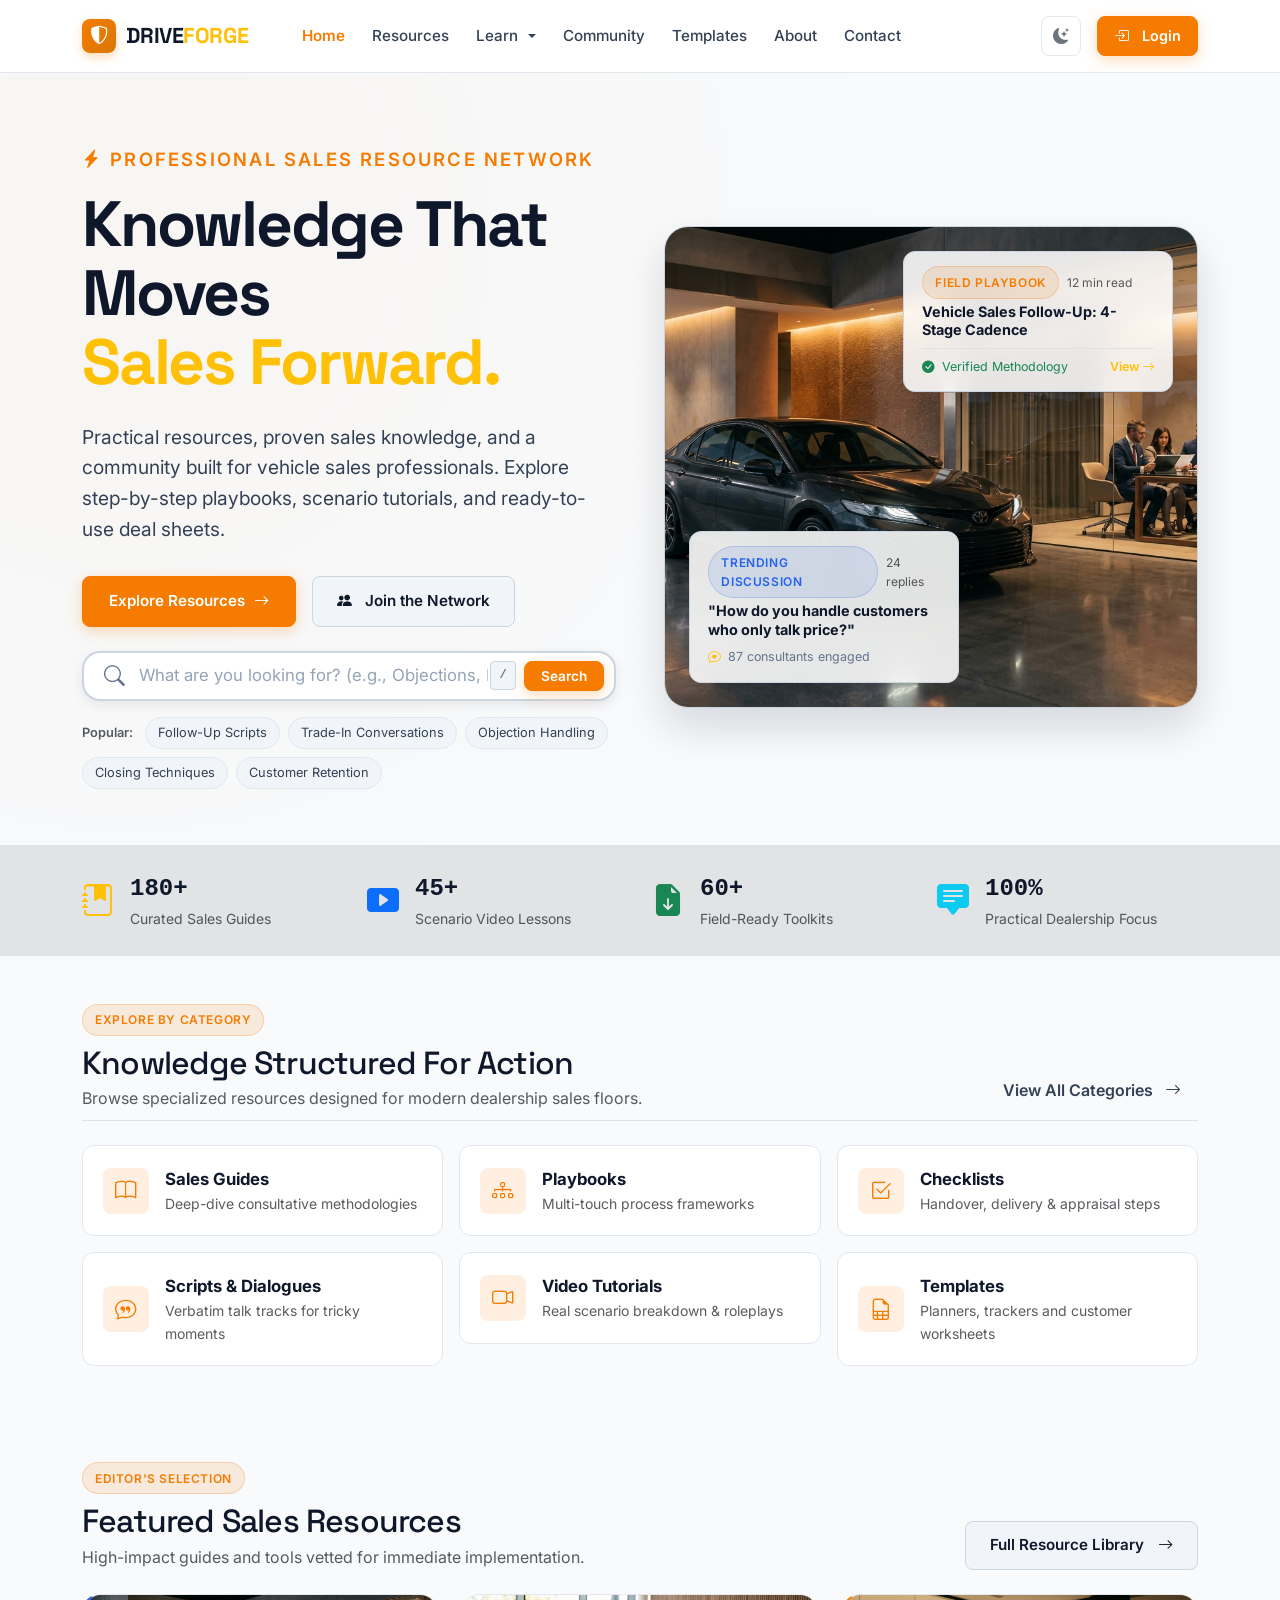
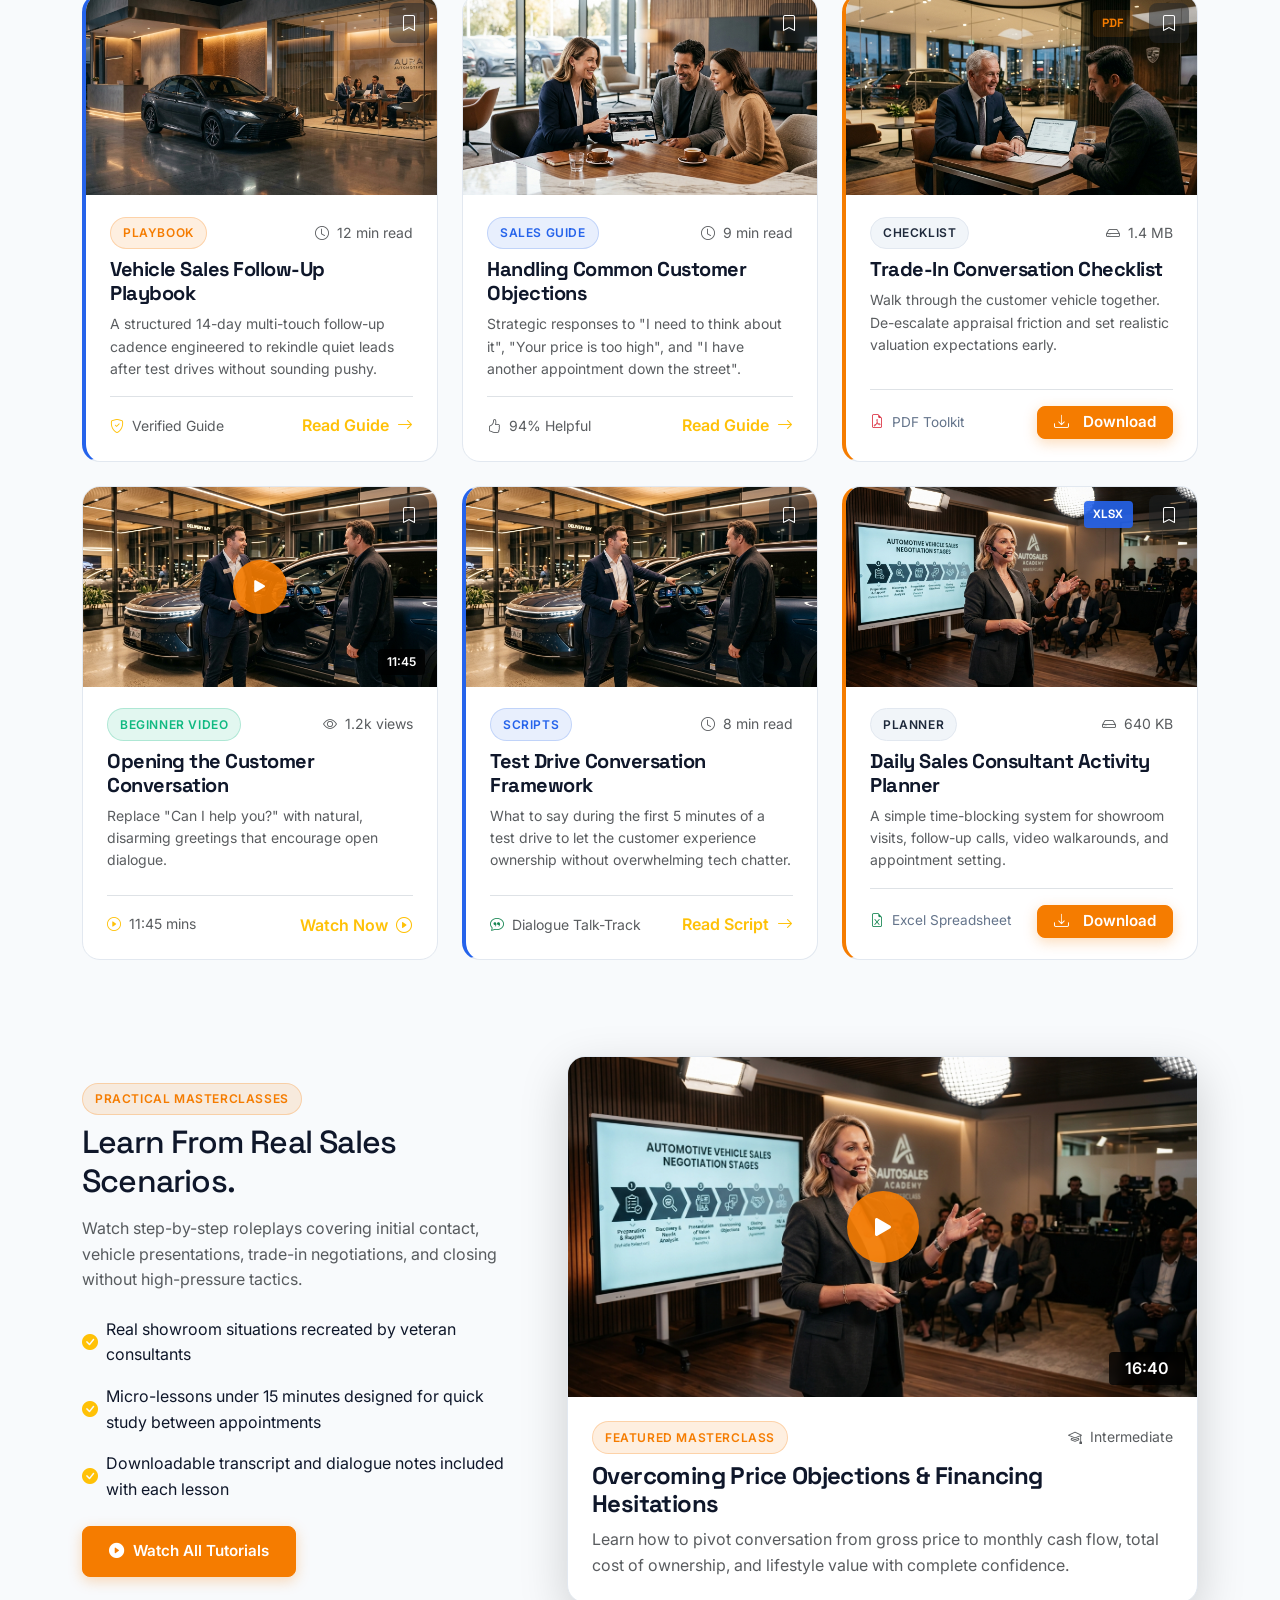
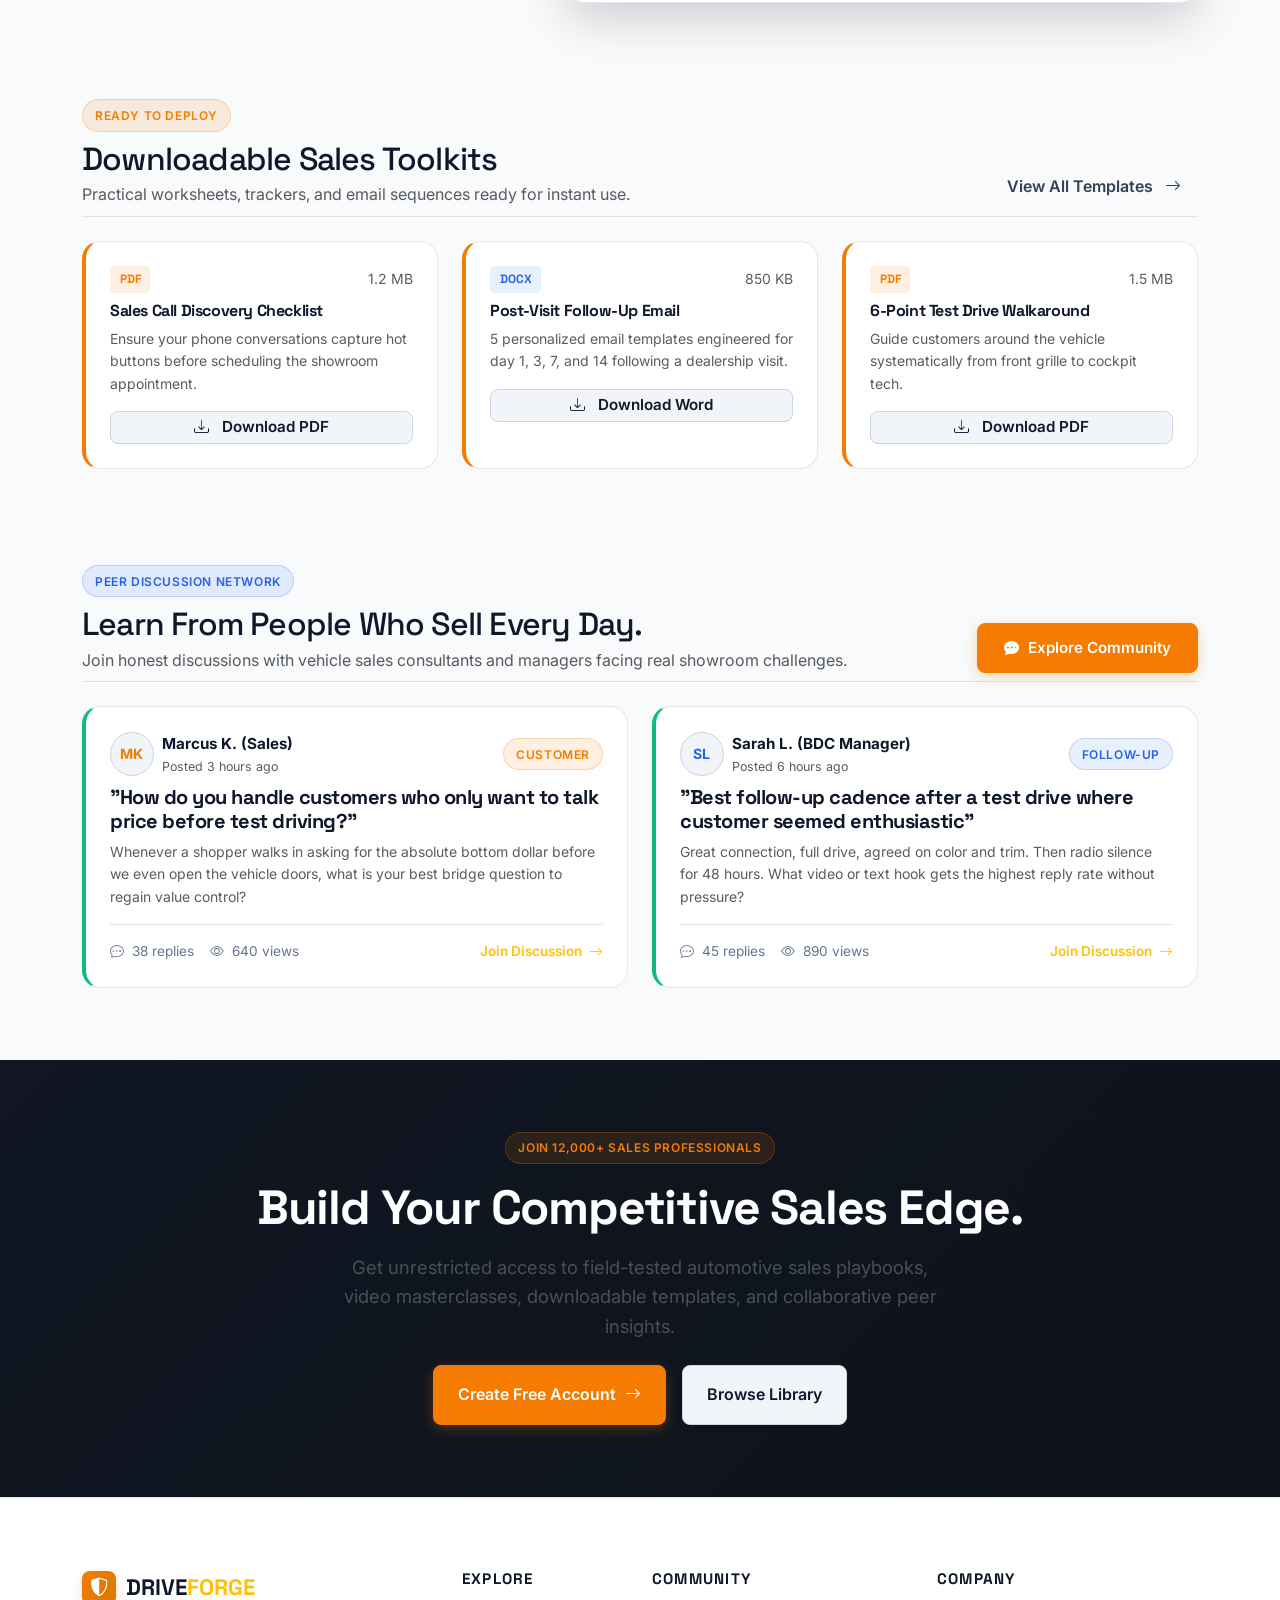
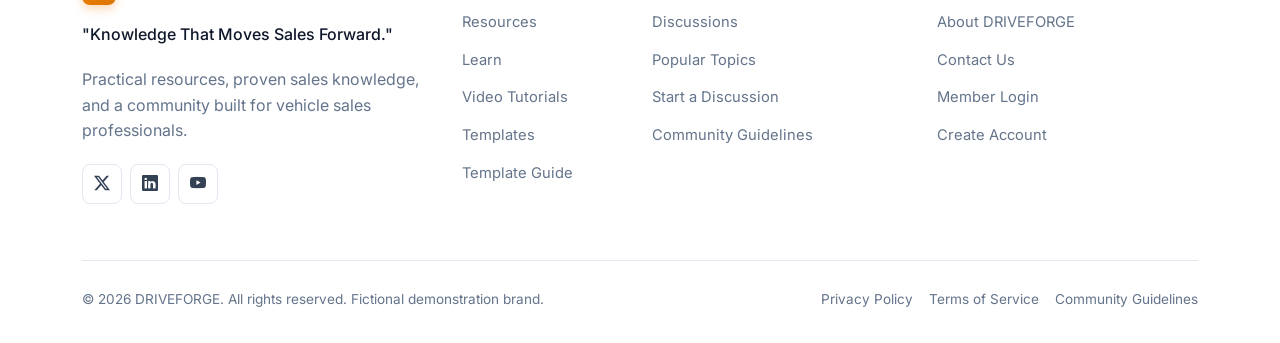
==== commit dd8d98f6: "Your commit message" ====
--- a/index.html
+++ b/index.html
@@ -1,25 +1,31 @@
 <!DOCTYPE html>
 <html lang="en" data-bs-theme="light">
+
 <head>
   <meta charset="UTF-8">
   <meta name="viewport" content="width=device-width, initial-scale=1.0">
   <title>DRIVEFORGE — Vehicle Sales Resource & Knowledge Network</title>
-  <meta name="description" content="DRIVEFORGE is the premier knowledge hub for vehicle sales professionals. Explore practical sales guides, video tutorials, downloadable checklists, and community discussions.">
-  <meta name="keywords" content="vehicle sales resources, automotive sales training, car sales guides, vehicle sales templates, automotive sales community">
-  
+  <meta name="description"
+    content="DRIVEFORGE is the premier knowledge hub for vehicle sales professionals. Explore practical sales guides, video tutorials, downloadable checklists, and community discussions.">
+  <meta name="keywords"
+    content="vehicle sales resources, automotive sales training, car sales guides, vehicle sales templates, automotive sales community">
+
   <!-- Open Graph -->
   <meta property="og:title" content="DRIVEFORGE — Knowledge That Moves Sales Forward">
-  <meta property="og:description" content="Practical resources, proven sales knowledge, and a community built for vehicle sales professionals.">
+  <meta property="og:description"
+    content="Practical resources, proven sales knowledge, and a community built for vehicle sales professionals.">
   <meta property="og:type" content="website">
-  
+
   <!-- Stylesheets -->
   <link rel="stylesheet" href="assets/css/bootstrap.min.css">
   <link rel="stylesheet" href="assets/css/bootstrap-icons.min.css">
   <link rel="stylesheet" href="assets/css/style.css">
-  
+
   <!-- Favicon placeholder SVG -->
-  <link rel="icon" type="image/svg+xml" href="data:image/svg+xml,<svg xmlns='http://www.w3.org/2000/svg' viewBox='0 0 100 100'><rect width='100' height='100' rx='20' fill='%23f57c00'/><path d='M30 25 L70 50 L30 75 Z' fill='%23ffffff'/></svg>">
+  <link rel="icon" type="image/svg+xml"
+    href="data:image/svg+xml,<svg xmlns='http://www.w3.org/2000/svg' viewBox='0 0 100 100'><rect width='100' height='100' rx='20' fill='%23f57c00'/><path d='M30 25 L70 50 L30 75 Z' fill='%23ffffff'/></svg>">
 </head>
+
 <body>
   <!-- Accessibility Skip Link -->
   <a href="#main-content" class="skip-link">Skip to main content</a>
@@ -41,7 +47,8 @@
           <button class="btn btn-icon theme-toggle-btn" type="button" aria-label="Toggle Theme">
             <i class="bi bi-moon-stars-fill"></i>
           </button>
-          <button class="navbar-toggler navbar-toggler-custom" type="button" data-bs-toggle="offcanvas" data-bs-target="#mobileNavbar" aria-controls="mobileNavbar" aria-label="Toggle navigation">
+          <button class="navbar-toggler navbar-toggler-custom" type="button" data-bs-toggle="offcanvas"
+            data-bs-target="#mobileNavbar" aria-controls="mobileNavbar" aria-label="Toggle navigation">
             <i class="bi bi-list fs-4"></i>
           </button>
         </div>
@@ -53,73 +60,14 @@
               <a class="nav-link-custom active" aria-current="page" href="index.html">Home</a>
             </li>
 
-            <!-- Resources Dropdown -->
-            <li class="nav-item dropdown">
-              <a class="nav-link-custom dropdown-toggle" href="#" role="button" data-bs-toggle="dropdown" aria-expanded="false">
-                Resources
-              </a>
-              <ul class="dropdown-menu">
-                <li>
-                  <a class="dropdown-item dropdown-item-custom" href="resources.html?type=documentation">
-                    <i class="bi bi-journal-code"></i>
-                    <div class="dropdown-item-text">
-                      <span class="dropdown-item-title">Documentation</span>
-                      <span class="dropdown-item-desc">Frameworks & sales methodologies</span>
-                    </div>
-                  </a>
-                </li>
-                <li>
-                  <a class="dropdown-item dropdown-item-custom" href="resources.html?type=guides">
-                    <i class="bi bi-book"></i>
-                    <div class="dropdown-item-text">
-                      <span class="dropdown-item-title">Sales Guides</span>
-                      <span class="dropdown-item-desc">In-depth consultative roadmaps</span>
-                    </div>
-                  </a>
-                </li>
-                <li>
-                  <a class="dropdown-item dropdown-item-custom" href="resources.html?type=playbooks">
-                    <i class="bi bi-diagram-3"></i>
-                    <div class="dropdown-item-text">
-                      <span class="dropdown-item-title">Playbooks</span>
-                      <span class="dropdown-item-desc">Step-by-step dealership playbooks</span>
-                    </div>
-                  </a>
-                </li>
-                <li>
-                  <a class="dropdown-item dropdown-item-custom" href="resources.html?type=checklists">
-                    <i class="bi bi-check2-square"></i>
-                    <div class="dropdown-item-text">
-                      <span class="dropdown-item-title">Checklists</span>
-                      <span class="dropdown-item-desc">Delivery, handover & walkaround lists</span>
-                    </div>
-                  </a>
-                </li>
-                <li>
-                  <a class="dropdown-item dropdown-item-custom" href="resources.html?type=scripts">
-                    <i class="bi bi-chat-quote"></i>
-                    <div class="dropdown-item-text">
-                      <span class="dropdown-item-title">Scripts</span>
-                      <span class="dropdown-item-desc">Phone, showroom & objection dialogs</span>
-                    </div>
-                  </a>
-                </li>
-                <li><hr class="dropdown-divider my-1"></li>
-                <li>
-                  <a class="dropdown-item dropdown-item-custom" href="templates.html">
-                    <i class="bi bi-download"></i>
-                    <div class="dropdown-item-text">
-                      <span class="dropdown-item-title">Downloads & Toolkits</span>
-                      <span class="dropdown-item-desc">Ready-to-use worksheets & planners</span>
-                    </div>
-                  </a>
-                </li>
-              </ul>
+            <li class="nav-item">
+              <a class="nav-link-custom" href="resources.html">Resources</a>
             </li>
 
             <!-- Learn Dropdown -->
             <li class="nav-item dropdown">
-              <a class="nav-link-custom dropdown-toggle" href="#" role="button" data-bs-toggle="dropdown" aria-expanded="false">
+              <a class="nav-link-custom dropdown-toggle" href="#" role="button" data-bs-toggle="dropdown"
+                aria-expanded="false">
                 Learn
               </a>
               <ul class="dropdown-menu">
@@ -199,10 +147,9 @@
             <button class="btn btn-icon theme-toggle-btn" type="button" aria-label="Toggle Theme" title="Toggle Theme">
               <i class="bi bi-moon-stars-fill"></i>
             </button>
-            <a href="login.html" class="btn-ghost-custom">Login</a>
-            <a href="signup.html" class="btn-primary-custom py-2 px-3" style="font-size: 0.9rem;">
-              <span>Join the Network</span>
-              <i class="bi bi-arrow-right"></i>
+            <a href="login.html" class="btn btn-primary-custom py-2 px-3" style="font-size: 0.9rem;">
+              <i class="bi bi-box-arrow-in-right me-1"></i>
+              <span>Login</span>
             </a>
           </div>
         </div>
@@ -210,7 +157,8 @@
     </nav>
 
     <!-- Mobile Offcanvas Menu -->
-    <div class="offcanvas offcanvas-end mobile-nav-panel" tabindex="-1" id="mobileNavbar" aria-labelledby="mobileNavbarLabel">
+    <div class="offcanvas offcanvas-end mobile-nav-panel" tabindex="-1" id="mobileNavbar"
+      aria-labelledby="mobileNavbarLabel">
       <div class="offcanvas-header border-bottom border-subtle">
         <a class="navbar-brand navbar-brand-logo mb-0" href="index.html">
           <span class="logo-badge"><i class="bi bi-shield-shaded"></i></span>
@@ -227,19 +175,28 @@
             <li class="nav-item mb-2">
               <a class="nav-link-custom fs-5" href="resources.html">Resources</a>
             </li>
+
+            <!-- Learn Dropdown -->
+            <li class="nav-item mb-2 dropdown">
+              <a class="nav-link-custom dropdown-toggle fs-5 d-flex align-items-center justify-content-between" href="#"
+                role="button" data-bs-toggle="dropdown" aria-expanded="false">
+                <span>Learn</span>
+              </a>
+              <ul class="dropdown-menu border border-subtle shadow-sm my-1">
+                <li><a class="dropdown-item dropdown-item-custom py-2" href="video-tutorials.html"><i
+                      class="bi bi-play-circle-fill me-2 text-warning"></i> Video Tutorials</a></li>
+                <li><a class="dropdown-item dropdown-item-custom py-2" href="learn.html"><i
+                      class="bi bi-mortarboard me-2 text-warning"></i> Learning Paths</a></li>
+              </ul>
+            </li>
+
             <li class="nav-item mb-2">
-              <a class="nav-link-custom fs-5" href="learn.html">Learn Hub</a>
-            </li>
-            <li class="nav-item mb-2">
-              <a class="nav-link-custom fs-5" href="video-tutorials.html">Video Tutorials</a>
+              <a class="nav-link-custom fs-5" href="templates.html">Templates</a>
             </li>
             <li class="nav-item mb-2">
               <a class="nav-link-custom fs-5" href="community.html">Community</a>
             </li>
             <li class="nav-item mb-2">
-              <a class="nav-link-custom fs-5" href="templates.html">Templates</a>
-            </li>
-            <li class="nav-item mb-2">
               <a class="nav-link-custom fs-5" href="about.html">About</a>
             </li>
             <li class="nav-item mb-2">
@@ -249,8 +206,10 @@
         </div>
 
         <div class="pt-3 border-top border-subtle d-grid gap-2">
-          <a href="login.html" class="btn btn-secondary-custom w-100">Login</a>
-          <a href="signup.html" class="btn btn-primary-custom w-100">Join the Network</a>
+          <a href="login.html" class="btn btn-primary-custom w-100 py-2">
+            <i class="bi bi-box-arrow-in-right me-1"></i>
+            <span>Login</span>
+          </a>
         </div>
       </div>
     </div>
@@ -260,7 +219,7 @@
        MAIN CONTENT
        =================================================================== -->
   <main id="main-content">
-    
+
     <!-- HERO SECTION -->
     <section class="hero-section">
       <div class="container">
@@ -274,7 +233,8 @@
               Knowledge That Moves <br><span class="text-warning">Sales Forward.</span>
             </h1>
             <p class="hero-subtext">
-              Practical resources, proven sales knowledge, and a community built for vehicle sales professionals. Explore step-by-step playbooks, scenario tutorials, and ready-to-use deal sheets.
+              Practical resources, proven sales knowledge, and a community built for vehicle sales professionals.
+              Explore step-by-step playbooks, scenario tutorials, and ready-to-use deal sheets.
             </p>
 
             <!-- CTA Group -->
@@ -293,9 +253,12 @@
             <div class="search-wrapper hero-search-box mt-4">
               <div class="search-input-group">
                 <i class="bi bi-search search-icon"></i>
-                <input type="text" class="global-search-input" placeholder="What are you looking for? (e.g., Objections, Follow-Up...)" aria-label="Search resources">
+                <input type="text" class="global-search-input"
+                  placeholder="What are you looking for? (e.g., Objections, Follow-Up...)"
+                  aria-label="Search resources">
                 <span class="search-kbd" title="Press / to focus search">/</span>
-                <a href="resources.html" class="btn btn-primary-custom py-1 px-3 d-none d-sm-inline-flex" style="font-size: 0.85rem;">Search</a>
+                <a href="resources.html" class="btn btn-primary-custom py-1 px-3 d-none d-sm-inline-flex"
+                  style="font-size: 0.85rem;">Search</a>
               </div>
               <div class="popular-searches">
                 <span class="text-muted fw-semibold me-1" style="font-size: 0.8rem;">Popular:</span>
@@ -311,18 +274,23 @@
           <!-- Hero Editorial Visual Composition -->
           <div class="col-lg-6">
             <div class="hero-composition-wrap">
-              <img src="assets/images/hero/hero_automotive_knowledge.jpg" alt="Automotive showroom executive consultation and modern vehicle presentation" class="hero-composition-image">
-              
+              <img src="assets/images/hero/hero_automotive_knowledge.jpg"
+                alt="Automotive showroom executive consultation and modern vehicle presentation"
+                class="hero-composition-image">
+
               <!-- Floating Card 1: Resource Notification -->
               <div class="hero-floating-card hero-card-top">
                 <div class="d-flex align-items-center gap-2 mb-1">
                   <span class="badge-custom badge-amber">Field Playbook</span>
                   <span class="text-muted" style="font-size: 0.75rem;">12 min read</span>
                 </div>
-                <div class="fw-bold" style="font-size: 0.9rem; line-height: 1.3;">Vehicle Sales Follow-Up: 4-Stage Cadence</div>
-                <div class="d-flex align-items-center justify-content-between mt-2 pt-2 border-top border-subtle" style="font-size: 0.78rem;">
+                <div class="fw-bold" style="font-size: 0.9rem; line-height: 1.3;">Vehicle Sales Follow-Up: 4-Stage
+                  Cadence</div>
+                <div class="d-flex align-items-center justify-content-between mt-2 pt-2 border-top border-subtle"
+                  style="font-size: 0.78rem;">
                   <span class="text-success"><i class="bi bi-check-circle-fill me-1"></i> Verified Methodology</span>
-                  <a href="resource-details.html" class="text-warning fw-semibold">View <i class="bi bi-arrow-right"></i></a>
+                  <a href="resource-details.html" class="text-warning fw-semibold">View <i
+                      class="bi bi-arrow-right"></i></a>
                 </div>
               </div>
 
@@ -332,7 +300,8 @@
                   <span class="badge-custom badge-blue">Trending Discussion</span>
                   <span class="text-muted" style="font-size: 0.75rem;">24 replies</span>
                 </div>
-                <div class="fw-bold" style="font-size: 0.9rem; line-height: 1.3;">"How do you handle customers who only talk price?"</div>
+                <div class="fw-bold" style="font-size: 0.9rem; line-height: 1.3;">"How do you handle customers who only
+                  talk price?"</div>
                 <div class="d-flex align-items-center gap-2 mt-2" style="font-size: 0.78rem; color: var(--text-muted);">
                   <i class="bi bi-chat-heart text-warning"></i> 87 consultants engaged
                 </div>
@@ -390,7 +359,8 @@
     <!-- RESOURCE CATEGORIES (VISUALLY STRONG GRID) -->
     <section class="py-5">
       <div class="container">
-        <div class="d-flex flex-column flex-md-row justify-content-between align-items-md-end mb-4 pb-2 border-bottom border-subtle">
+        <div
+          class="d-flex flex-column flex-md-row justify-content-between align-items-md-end mb-4 pb-2 border-bottom border-subtle">
           <div>
             <span class="badge-custom badge-amber mb-2">Explore By Category</span>
             <h2 class="h2 mb-1">Knowledge Structured For Action</h2>
@@ -477,105 +447,143 @@
         </div>
 
         <div class="row g-4">
-          <!-- Card 1: Documentation / Playbook Treatment -->
+          <!-- Card 1 -->
           <div class="col-lg-4 col-md-6">
-            <div class="resource-card-base card-treatment-doc">
-              <div class="d-flex justify-content-between align-items-center mb-3">
-                <span class="badge-custom badge-amber">Playbook</span>
-                <button type="button" class="btn btn-icon bookmark-toggle-btn" aria-label="Bookmark">
-                  <i class="bi bi-bookmark"></i>
-                </button>
-              </div>
-              <div class="doc-icon-wrap"><i class="bi bi-arrow-repeat"></i></div>
-              <h3 class="h5 fw-bold mb-2">
-                <a href="resource-details.html" class="text-reset">Vehicle Sales Follow-Up Playbook</a>
-              </h3>
-              <p class="text-muted small mb-4">
-                A structured 14-day multi-touch follow-up cadence engineered to rekindle quiet leads after test drives without sounding pushy.
-              </p>
-              <div class="d-flex align-items-center justify-content-between pt-3 border-top border-subtle mt-auto">
-                <span class="text-muted small"><i class="bi bi-clock me-1"></i> 12 min read</span>
-                <a href="resource-details.html" class="fw-semibold text-warning">Read Guide <i class="bi bi-arrow-right ms-1"></i></a>
-              </div>
-            </div>
-          </div>
-
-          <!-- Card 2: Editorial Guide Treatment -->
+            <div class="resource-card-base card-treatment-doc p-0 overflow-hidden d-flex flex-column h-100">
+              <div class="card-cover-container">
+                <img src="assets/images/hero/hero_automotive_knowledge.jpg" alt="Vehicle Sales Follow-Up Playbook"
+                  class="card-cover-img">
+                <div class="position-absolute top-0 end-0 p-2 z-2">
+                  <button type="button"
+                    class="btn btn-icon bookmark-toggle-btn bg-dark bg-opacity-50 text-white border-0"
+                    aria-label="Bookmark"><i class="bi bi-bookmark"></i></button>
+                </div>
+              </div>
+              <div class="card-body-content">
+                <div class="d-flex justify-content-between align-items-center mb-2">
+                  <span class="badge-custom badge-amber">Playbook</span>
+                  <span class="text-muted small"><i class="bi bi-clock me-1"></i> 12 min read</span>
+                </div>
+                <h3 class="h5 fw-bold mb-2">
+                  <a href="resource-details.html" class="text-reset">Vehicle Sales Follow-Up Playbook</a>
+                </h3>
+                <p class="text-muted small mb-3">
+                  A structured 14-day multi-touch follow-up cadence engineered to rekindle quiet leads after test drives
+                  without sounding pushy.
+                </p>
+                <div class="d-flex align-items-center justify-content-between pt-3 border-top border-subtle mt-auto">
+                  <span class="text-muted small"><i class="bi bi-shield-check text-warning me-1"></i> Verified
+                    Guide</span>
+                  <a href="resource-details.html" class="fw-semibold text-warning">Read Guide <i
+                      class="bi bi-arrow-right ms-1"></i></a>
+                </div>
+              </div>
+            </div>
+          </div>
+
+          <!-- Card 2 -->
           <div class="col-lg-4 col-md-6">
-            <div class="resource-card-base card-treatment-guide">
-              <img src="assets/images/resources/sales_consultation_lounge.jpg" alt="Sales consultation" class="guide-cover-img">
-              <div class="guide-content-body">
+            <div class="resource-card-base card-treatment-guide p-0 overflow-hidden d-flex flex-column h-100">
+              <div class="card-cover-container">
+                <img src="assets/images/resources/sales_consultation_lounge.jpg" alt="Sales consultation"
+                  class="card-cover-img">
+                <div class="position-absolute top-0 end-0 p-2 z-2">
+                  <button type="button"
+                    class="btn btn-icon bookmark-toggle-btn bg-dark bg-opacity-50 text-white border-0"
+                    aria-label="Bookmark"><i class="bi bi-bookmark"></i></button>
+                </div>
+              </div>
+              <div class="card-body-content">
                 <div class="d-flex justify-content-between align-items-center mb-2">
                   <span class="badge-custom badge-blue">Sales Guide</span>
-                  <button type="button" class="btn btn-icon bookmark-toggle-btn" aria-label="Bookmark">
-                    <i class="bi bi-bookmark"></i>
-                  </button>
+                  <span class="text-muted small"><i class="bi bi-clock me-1"></i> 9 min read</span>
                 </div>
                 <h3 class="h5 fw-bold mb-2">
                   <a href="resource-details.html" class="text-reset">Handling Common Customer Objections</a>
                 </h3>
                 <p class="text-muted small mb-3">
-                  Strategic responses to "I need to think about it", "Your price is too high", and "I have another appointment down the street".
+                  Strategic responses to "I need to think about it", "Your price is too high", and "I have another
+                  appointment down the street".
                 </p>
                 <div class="d-flex align-items-center justify-content-between pt-3 border-top border-subtle mt-auto">
-                  <span class="text-muted small"><i class="bi bi-clock me-1"></i> 9 min read</span>
-                  <a href="resource-details.html" class="fw-semibold text-warning">Read Guide <i class="bi bi-arrow-right ms-1"></i></a>
-                </div>
-              </div>
-            </div>
-          </div>
-
-          <!-- Card 3: Download Toolkit Treatment -->
+                  <span class="text-muted small"><i class="bi bi-hand-thumbs-up me-1"></i> 94% Helpful</span>
+                  <a href="resource-details.html" class="fw-semibold text-warning">Read Guide <i
+                      class="bi bi-arrow-right ms-1"></i></a>
+                </div>
+              </div>
+            </div>
+          </div>
+
+          <!-- Card 3 -->
           <div class="col-lg-4 col-md-6">
-            <div class="resource-card-base card-treatment-download">
-              <div class="d-flex justify-content-between align-items-center mb-3">
-                <div>
-                  <span class="download-format-badge">PDF</span>
+            <div class="resource-card-base card-treatment-download p-0 overflow-hidden d-flex flex-column h-100">
+              <div class="card-cover-container">
+                <img src="assets/images/videos/sales_negotiation_desk.jpg" alt="Trade-In Appraisal Checklist"
+                  class="card-cover-img">
+                <div class="position-absolute top-0 end-0 p-2 z-2 d-flex align-items-center gap-2">
+                  <span class="download-format-badge shadow-sm">PDF</span>
+                  <button type="button"
+                    class="btn btn-icon bookmark-toggle-btn bg-dark bg-opacity-50 text-white border-0"
+                    aria-label="Bookmark"><i class="bi bi-bookmark"></i></button>
+                </div>
+              </div>
+              <div class="card-body-content">
+                <div class="d-flex justify-content-between align-items-center mb-2">
                   <span class="badge-custom">Checklist</span>
-                </div>
-                <button type="button" class="btn btn-icon bookmark-toggle-btn" aria-label="Bookmark">
-                  <i class="bi bi-bookmark"></i>
-                </button>
-              </div>
-              <h3 class="h5 fw-bold mb-2">
-                <a href="templates.html" class="text-reset">Trade-In Conversation Checklist</a>
-              </h3>
-              <p class="text-muted small mb-4">
-                Walk through the customer vehicle together. De-escalate appraisal friction and set realistic valuation expectations early.
-              </p>
-              <div class="download-meta-strip">
-                <span><i class="bi bi-hdd me-1"></i> 1.4 MB</span>
-                <button type="button" class="btn btn-primary-custom py-1 px-3 download-trigger-btn" data-file="Trade-In-Appraisal-Checklist.pdf" data-type="PDF Document" data-size="1.4 MB" style="font-size: 0.85rem;">
-                  <i class="bi bi-download"></i> Download
-                </button>
-              </div>
-            </div>
-          </div>
-
-          <!-- Card 4: Video Card Treatment -->
+                  <span class="text-muted small"><i class="bi bi-hdd me-1"></i> 1.4 MB</span>
+                </div>
+                <h3 class="h5 fw-bold mb-2">
+                  <a href="templates.html" class="text-reset">Trade-In Conversation Checklist</a>
+                </h3>
+                <p class="text-muted small mb-3">
+                  Walk through the customer vehicle together. De-escalate appraisal friction and set realistic valuation
+                  expectations early.
+                </p>
+                <div class="download-meta-strip pt-3 border-top border-subtle mt-auto">
+                  <span><i class="bi bi-file-earmark-pdf text-danger me-1"></i> PDF Toolkit</span>
+                  <button type="button" class="btn btn-primary-custom py-1 px-3 download-trigger-btn"
+                    data-file="Trade-In-Appraisal-Checklist.pdf" data-type="PDF Document" data-size="1.4 MB">
+                    <i class="bi bi-download me-1"></i> Download
+                  </button>
+                </div>
+              </div>
+            </div>
+          </div>
+
+          <!-- Card 4 -->
           <div class="col-lg-4 col-md-6">
-            <div class="resource-card-base card-treatment-video">
-              <div class="video-thumb-container video-interactive-trigger" role="button" data-title="Opening the Customer Conversation" data-category="Showroom Communication" data-duration="11:45" data-trainer="Elena Cruz, Senior Trainer" data-poster="assets/images/automotive/test_drive_walkaround.jpg">
-                <img src="assets/images/automotive/test_drive_walkaround.jpg" alt="Video thumbnail" class="video-thumb-img">
+            <div class="resource-card-base card-treatment-video p-0 overflow-hidden d-flex flex-column h-100">
+              <div class="card-cover-container video-interactive-trigger" role="button"
+                data-title="Opening the Customer Conversation" data-category="Showroom Communication"
+                data-duration="11:45" data-trainer="Elena Cruz, Senior Trainer"
+                data-poster="assets/images/automotive/test_drive_walkaround.jpg">
+                <img src="assets/images/automotive/test_drive_walkaround.jpg" alt="Video thumbnail"
+                  class="card-cover-img">
                 <div class="video-play-btn"><i class="bi bi-play-fill"></i></div>
                 <span class="video-duration-tag">11:45</span>
-              </div>
-              <div class="video-content-body">
+                <div class="position-absolute top-0 end-0 p-2 z-2">
+                  <button type="button"
+                    class="btn btn-icon bookmark-toggle-btn bg-dark bg-opacity-50 text-white border-0"
+                    aria-label="Bookmark"><i class="bi bi-bookmark"></i></button>
+                </div>
+              </div>
+              <div class="card-body-content">
                 <div class="d-flex justify-content-between align-items-center mb-2">
-                  <span class="badge-custom badge-success">Beginner</span>
-                  <button type="button" class="btn btn-icon bookmark-toggle-btn" aria-label="Bookmark">
-                    <i class="bi bi-bookmark"></i>
-                  </button>
+                  <span class="badge-custom badge-success">Beginner Video</span>
+                  <span class="text-muted small"><i class="bi bi-eye me-1"></i> 1.2k views</span>
                 </div>
                 <h3 class="h5 fw-bold mb-2">
-                  <a href="#" class="text-reset video-interactive-trigger" data-title="Opening the Customer Conversation">Opening the Customer Conversation</a>
+                  <a href="#" class="text-reset video-interactive-trigger"
+                    data-title="Opening the Customer Conversation">Opening the Customer Conversation</a>
                 </h3>
                 <p class="text-muted small mb-3">
                   Replace "Can I help you?" with natural, disarming greetings that encourage open dialogue.
                 </p>
                 <div class="d-flex align-items-center justify-content-between pt-3 border-top border-subtle mt-auto">
-                  <span class="text-muted small"><i class="bi bi-eye me-1"></i> 1.2k views</span>
-                  <button type="button" class="btn btn-link text-warning p-0 fw-semibold text-decoration-none video-interactive-trigger" data-title="Opening the Customer Conversation">
+                  <span class="text-muted small"><i class="bi bi-play-circle text-warning me-1"></i> 11:45 mins</span>
+                  <button type="button"
+                    class="btn btn-link text-warning p-0 fw-semibold text-decoration-none video-interactive-trigger"
+                    data-title="Opening the Customer Conversation">
                     Watch Now <i class="bi bi-play-circle ms-1"></i>
                   </button>
                 </div>
@@ -583,52 +591,73 @@
             </div>
           </div>
 
-          <!-- Card 5: Script / Talk-Track Treatment -->
+          <!-- Card 5 -->
           <div class="col-lg-4 col-md-6">
-            <div class="resource-card-base card-treatment-doc">
-              <div class="d-flex justify-content-between align-items-center mb-3">
-                <span class="badge-custom badge-blue">Scripts</span>
-                <button type="button" class="btn btn-icon bookmark-toggle-btn" aria-label="Bookmark">
-                  <i class="bi bi-bookmark"></i>
-                </button>
-              </div>
-              <div class="doc-icon-wrap" style="background: rgba(16, 185, 129, 0.1); color: #10b981;"><i class="bi bi-chat-quote-fill"></i></div>
-              <h3 class="h5 fw-bold mb-2">
-                <a href="resource-details.html" class="text-reset">Test Drive Conversation Framework</a>
-              </h3>
-              <p class="text-muted small mb-4">
-                What to say during the first 5 minutes of a test drive to let the customer experience ownership without overwhelming tech chatter.
-              </p>
-              <div class="d-flex align-items-center justify-content-between pt-3 border-top border-subtle mt-auto">
-                <span class="text-muted small"><i class="bi bi-clock me-1"></i> 8 min read</span>
-                <a href="resource-details.html" class="fw-semibold text-warning">Read Script <i class="bi bi-arrow-right ms-1"></i></a>
-              </div>
-            </div>
-          </div>
-
-          <!-- Card 6: Download Planner Treatment -->
+            <div class="resource-card-base card-treatment-doc p-0 overflow-hidden d-flex flex-column h-100">
+              <div class="card-cover-container">
+                <img src="assets/images/automotive/test_drive_walkaround.jpg" alt="Test Drive Conversation Framework"
+                  class="card-cover-img">
+                <div class="position-absolute top-0 end-0 p-2 z-2">
+                  <button type="button"
+                    class="btn btn-icon bookmark-toggle-btn bg-dark bg-opacity-50 text-white border-0"
+                    aria-label="Bookmark"><i class="bi bi-bookmark"></i></button>
+                </div>
+              </div>
+              <div class="card-body-content">
+                <div class="d-flex justify-content-between align-items-center mb-2">
+                  <span class="badge-custom badge-blue">Scripts</span>
+                  <span class="text-muted small"><i class="bi bi-clock me-1"></i> 8 min read</span>
+                </div>
+                <h3 class="h5 fw-bold mb-2">
+                  <a href="resource-details.html" class="text-reset">Test Drive Conversation Framework</a>
+                </h3>
+                <p class="text-muted small mb-3">
+                  What to say during the first 5 minutes of a test drive to let the customer experience ownership
+                  without overwhelming tech chatter.
+                </p>
+                <div class="d-flex align-items-center justify-content-between pt-3 border-top border-subtle mt-auto">
+                  <span class="text-muted small"><i class="bi bi-chat-quote text-success me-1"></i> Dialogue
+                    Talk-Track</span>
+                  <a href="resource-details.html" class="fw-semibold text-warning">Read Script <i
+                      class="bi bi-arrow-right ms-1"></i></a>
+                </div>
+              </div>
+            </div>
+          </div>
+
+          <!-- Card 6 -->
           <div class="col-lg-4 col-md-6">
-            <div class="resource-card-base card-treatment-download">
-              <div class="d-flex justify-content-between align-items-center mb-3">
-                <div>
-                  <span class="download-format-badge" style="background: rgba(37, 99, 235, 0.1); color: var(--accent-blue);">XLSX</span>
+            <div class="resource-card-base card-treatment-download p-0 overflow-hidden d-flex flex-column h-100">
+              <div class="card-cover-container">
+                <img src="assets/images/videos/video_sales_masterclass.jpg"
+                  alt="Daily Sales Consultant Activity Planner" class="card-cover-img">
+                <div class="position-absolute top-0 end-0 p-2 z-2 d-flex align-items-center gap-2">
+                  <span class="download-format-badge shadow-sm"
+                    style="background: rgba(37, 99, 235, 0.9); color: #ffffff;">XLSX</span>
+                  <button type="button"
+                    class="btn btn-icon bookmark-toggle-btn bg-dark bg-opacity-50 text-white border-0"
+                    aria-label="Bookmark"><i class="bi bi-bookmark"></i></button>
+                </div>
+              </div>
+              <div class="card-body-content">
+                <div class="d-flex justify-content-between align-items-center mb-2">
                   <span class="badge-custom">Planner</span>
-                </div>
-                <button type="button" class="btn btn-icon bookmark-toggle-btn" aria-label="Bookmark">
-                  <i class="bi bi-bookmark"></i>
-                </button>
-              </div>
-              <h3 class="h5 fw-bold mb-2">
-                <a href="templates.html" class="text-reset">Daily Sales Consultant Activity Planner</a>
-              </h3>
-              <p class="text-muted small mb-4">
-                A simple time-blocking system for showroom visits, follow-up calls, video walkarounds, and appointment setting.
-              </p>
-              <div class="download-meta-strip">
-                <span><i class="bi bi-hdd me-1"></i> 640 KB</span>
-                <button type="button" class="btn btn-primary-custom py-1 px-3 download-trigger-btn" data-file="Daily-Sales-Activity-Planner.xlsx" data-type="Excel Spreadsheet" data-size="640 KB" style="font-size: 0.85rem;">
-                  <i class="bi bi-download"></i> Download
-                </button>
+                  <span class="text-muted small"><i class="bi bi-hdd me-1"></i> 640 KB</span>
+                </div>
+                <h3 class="h5 fw-bold mb-2">
+                  <a href="templates.html" class="text-reset">Daily Sales Consultant Activity Planner</a>
+                </h3>
+                <p class="text-muted small mb-3">
+                  A simple time-blocking system for showroom visits, follow-up calls, video walkarounds, and appointment
+                  setting.
+                </p>
+                <div class="download-meta-strip pt-3 border-top border-subtle mt-auto">
+                  <span><i class="bi bi-file-earmark-excel text-success me-1"></i> Excel Spreadsheet</span>
+                  <button type="button" class="btn btn-primary-custom py-1 px-3 download-trigger-btn"
+                    data-file="Daily-Sales-Activity-Planner.xlsx" data-type="Excel Spreadsheet" data-size="640 KB">
+                    <i class="bi bi-download me-1"></i> Download
+                  </button>
+                </div>
               </div>
             </div>
           </div>
@@ -644,7 +673,8 @@
             <span class="badge-custom badge-amber mb-2">Practical Masterclasses</span>
             <h2 class="h2 mb-3">Learn From Real Sales Scenarios.</h2>
             <p class="text-muted mb-4">
-              Watch step-by-step roleplays covering initial contact, vehicle presentations, trade-in negotiations, and closing without high-pressure tactics.
+              Watch step-by-step roleplays covering initial contact, vehicle presentations, trade-in negotiations, and
+              closing without high-pressure tactics.
             </p>
             <ul class="list-unstyled mb-4">
               <li class="d-flex align-items-center gap-2 mb-3">
@@ -668,9 +698,14 @@
 
           <div class="col-lg-7">
             <div class="resource-card-base card-treatment-video shadow-lg">
-              <div class="video-thumb-container video-interactive-trigger" role="button" data-title="Overcoming Price Objections & Financing Hesitations" data-category="Negotiation" data-duration="16:40" data-trainer="Elena Cruz, Lead Masterclass Instructor" data-poster="assets/images/videos/video_sales_masterclass.jpg" style="height: 340px;">
-                <img src="assets/images/videos/video_sales_masterclass.jpg" alt="Video masterclass" class="video-thumb-img">
-                <div class="video-play-btn" style="width: 72px; height: 72px; font-size: 2rem;"><i class="bi bi-play-fill"></i></div>
+              <div class="video-thumb-container video-interactive-trigger" role="button"
+                data-title="Overcoming Price Objections & Financing Hesitations" data-category="Negotiation"
+                data-duration="16:40" data-trainer="Elena Cruz, Lead Masterclass Instructor"
+                data-poster="assets/images/videos/video_sales_masterclass.jpg" style="height: 340px;">
+                <img src="assets/images/videos/video_sales_masterclass.jpg" alt="Video masterclass"
+                  class="video-thumb-img">
+                <div class="video-play-btn" style="width: 72px; height: 72px; font-size: 2rem;"><i
+                    class="bi bi-play-fill"></i></div>
                 <span class="video-duration-tag fs-6 py-1 px-3">16:40</span>
               </div>
               <div class="p-4">
@@ -679,7 +714,8 @@
                   <span class="text-muted small"><i class="bi bi-mortarboard me-1"></i> Intermediate</span>
                 </div>
                 <h3 class="h4 fw-bold mb-2">Overcoming Price Objections & Financing Hesitations</h3>
-                <p class="text-muted mb-0">Learn how to pivot conversation from gross price to monthly cash flow, total cost of ownership, and lifestyle value with complete confidence.</p>
+                <p class="text-muted mb-0">Learn how to pivot conversation from gross price to monthly cash flow, total
+                  cost of ownership, and lifestyle value with complete confidence.</p>
               </div>
             </div>
           </div>
@@ -690,7 +726,8 @@
     <!-- DOWNLOADABLE TOOLKITS SECTION -->
     <section class="py-5 bg-tertiary-subtle">
       <div class="container">
-        <div class="d-flex flex-column flex-md-row justify-content-between align-items-md-end mb-4 pb-2 border-bottom border-subtle">
+        <div
+          class="d-flex flex-column flex-md-row justify-content-between align-items-md-end mb-4 pb-2 border-bottom border-subtle">
           <div>
             <span class="badge-custom badge-amber mb-2">Ready To Deploy</span>
             <h2 class="h2 mb-1">Downloadable Sales Toolkits</h2>
@@ -710,8 +747,10 @@
                 <span class="text-muted small">1.2 MB</span>
               </div>
               <h4 class="h6 fw-bold mb-2">Sales Call Discovery Checklist</h4>
-              <p class="text-muted small mb-3">Ensure your phone conversations capture hot buttons before scheduling the showroom appointment.</p>
-              <button type="button" class="btn btn-secondary-custom w-100 py-1 download-trigger-btn" data-file="Sales-Call-Discovery-Checklist.pdf" data-type="PDF Document" data-size="1.2 MB">
+              <p class="text-muted small mb-3">Ensure your phone conversations capture hot buttons before scheduling the
+                showroom appointment.</p>
+              <button type="button" class="btn btn-secondary-custom w-100 py-1 download-trigger-btn"
+                data-file="Sales-Call-Discovery-Checklist.pdf" data-type="PDF Document" data-size="1.2 MB">
                 <i class="bi bi-download me-1"></i> Download PDF
               </button>
             </div>
@@ -721,12 +760,15 @@
           <div class="col-md-4 col-sm-6">
             <div class="resource-card-base card-treatment-download">
               <div class="d-flex justify-content-between align-items-center mb-2">
-                <span class="download-format-badge" style="background: rgba(37, 99, 235, 0.1); color: var(--accent-blue);">DOCX</span>
+                <span class="download-format-badge"
+                  style="background: rgba(37, 99, 235, 0.1); color: var(--accent-blue);">DOCX</span>
                 <span class="text-muted small">850 KB</span>
               </div>
-              <h4 class="h6 fw-bold mb-2">Post-Visit Follow-Up Email Sequence</h4>
-              <p class="text-muted small mb-3">5 personalized email templates engineered for day 1, 3, 7, and 14 following a dealership visit.</p>
-              <button type="button" class="btn btn-secondary-custom w-100 py-1 download-trigger-btn" data-file="Post-Visit-Follow-Up-Templates.docx" data-type="Word Document" data-size="850 KB">
+              <h4 class="h6 fw-bold mb-2">Post-Visit Follow-Up Email </h4>
+              <p class="text-muted small mb-3">5 personalized email templates engineered for day 1, 3, 7, and 14
+                following a dealership visit.</p>
+              <button type="button" class="btn btn-secondary-custom w-100 py-1 download-trigger-btn"
+                data-file="Post-Visit-Follow-Up-Templates.docx" data-type="Word Document" data-size="850 KB">
                 <i class="bi bi-download me-1"></i> Download Word
               </button>
             </div>
@@ -739,9 +781,11 @@
                 <span class="download-format-badge">PDF</span>
                 <span class="text-muted small">1.5 MB</span>
               </div>
-              <h4 class="h6 fw-bold mb-2">6-Point Test Drive Walkaround Sheet</h4>
-              <p class="text-muted small mb-3">Guide customers around the vehicle systematically from front grille to cockpit tech.</p>
-              <button type="button" class="btn btn-secondary-custom w-100 py-1 download-trigger-btn" data-file="Test-Drive-Walkaround-Sheet.pdf" data-type="PDF Document" data-size="1.5 MB">
+              <h4 class="h6 fw-bold mb-2">6-Point Test Drive Walkaround</h4>
+              <p class="text-muted small mb-3">Guide customers around the vehicle systematically from front grille to
+                cockpit tech.</p>
+              <button type="button" class="btn btn-secondary-custom w-100 py-1 download-trigger-btn"
+                data-file="Test-Drive-Walkaround-Sheet.pdf" data-type="PDF Document" data-size="1.5 MB">
                 <i class="bi bi-download me-1"></i> Download PDF
               </button>
             </div>
@@ -753,11 +797,13 @@
     <!-- COMMUNITY DISCUSSION PREVIEW -->
     <section class="py-5">
       <div class="container">
-        <div class="d-flex flex-column flex-md-row justify-content-between align-items-md-end mb-4 pb-2 border-bottom border-subtle">
+        <div
+          class="d-flex flex-column flex-md-row justify-content-between align-items-md-end mb-4 pb-2 border-bottom border-subtle">
           <div>
             <span class="badge-custom badge-blue mb-2">Peer Discussion Network</span>
             <h2 class="h2 mb-1">Learn From People Who Sell Every Day.</h2>
-            <p class="text-muted mb-0">Join honest discussions with vehicle sales consultants and managers facing real showroom challenges.</p>
+            <p class="text-muted mb-0">Join honest discussions with vehicle sales consultants and managers facing real
+              showroom challenges.</p>
           </div>
           <a href="community.html" class="btn-primary-custom mt-3 mt-md-0">
             <i class="bi bi-chat-dots-fill"></i>
@@ -773,24 +819,28 @@
                 <div class="d-flex align-items-center gap-2">
                   <div class="discussion-avatar">MK</div>
                   <div>
-                    <strong style="font-size: 0.95rem;">Marcus K. (Sales Consultant)</strong>
+                    <strong style="font-size: 0.95rem;">Marcus K. (Sales)</strong>
                     <div class="text-muted" style="font-size: 0.78rem;">Posted 3 hours ago</div>
                   </div>
                 </div>
-                <span class="badge-custom badge-amber">Customer Conversations</span>
+                <span class="badge-custom badge-amber">Customer</span>
               </div>
               <h3 class="h5 fw-bold mb-2">
-                <a href="community.html" class="text-reset">"How do you handle customers who only want to talk price before test driving?"</a>
+                <a href="community.html" class="text-reset">"How do you handle customers who only want to talk price
+                  before test driving?"</a>
               </h3>
               <p class="text-muted small mb-3">
-                Whenever a shopper walks in asking for the absolute bottom dollar before we even open the vehicle doors, what is your best bridge question to regain value control?
+                Whenever a shopper walks in asking for the absolute bottom dollar before we even open the vehicle doors,
+                what is your best bridge question to regain value control?
               </p>
-              <div class="d-flex align-items-center justify-content-between pt-3 border-top border-subtle mt-auto" style="font-size: 0.85rem; color: var(--text-muted);">
+              <div class="d-flex align-items-center justify-content-between pt-3 border-top border-subtle mt-auto"
+                style="font-size: 0.85rem; color: var(--text-muted);">
                 <div class="d-flex gap-3">
                   <span><i class="bi bi-chat-dots me-1"></i> 38 replies</span>
                   <span><i class="bi bi-eye me-1"></i> 640 views</span>
                 </div>
-                <a href="community.html" class="fw-semibold text-warning">Join Discussion <i class="bi bi-arrow-right ms-1"></i></a>
+                <a href="community.html" class="fw-semibold text-warning">Join Discussion <i
+                    class="bi bi-arrow-right ms-1"></i></a>
               </div>
             </div>
           </div>
@@ -809,17 +859,21 @@
                 <span class="badge-custom badge-blue">Follow-Up</span>
               </div>
               <h3 class="h5 fw-bold mb-2">
-                <a href="community.html" class="text-reset">"Best follow-up cadence after a test drive where customer seemed enthusiastic but vanished?"</a>
+                <a href="community.html" class="text-reset">"Best follow-up cadence after a test drive where customer
+                  seemed enthusiastic"</a>
               </h3>
               <p class="text-muted small mb-3">
-                Great connection, full drive, agreed on color and trim. Then radio silence for 48 hours. What video or text hook gets the highest reply rate without pressure?
+                Great connection, full drive, agreed on color and trim. Then radio silence for 48 hours. What video or
+                text hook gets the highest reply rate without pressure?
               </p>
-              <div class="d-flex align-items-center justify-content-between pt-3 border-top border-subtle mt-auto" style="font-size: 0.85rem; color: var(--text-muted);">
+              <div class="d-flex align-items-center justify-content-between pt-3 border-top border-subtle mt-auto"
+                style="font-size: 0.85rem; color: var(--text-muted);">
                 <div class="d-flex gap-3">
                   <span><i class="bi bi-chat-dots me-1"></i> 45 replies</span>
                   <span><i class="bi bi-eye me-1"></i> 890 views</span>
                 </div>
-                <a href="community.html" class="fw-semibold text-warning">Join Discussion <i class="bi bi-arrow-right ms-1"></i></a>
+                <a href="community.html" class="fw-semibold text-warning">Join Discussion <i
+                    class="bi bi-arrow-right ms-1"></i></a>
               </div>
             </div>
           </div>
@@ -833,7 +887,8 @@
         <span class="badge-custom badge-amber mb-3">Join 12,000+ Sales Professionals</span>
         <h2 class="display-5 text-white mb-3 fw-bold">Build Your Competitive Sales Edge.</h2>
         <p class="text-light-emphasis mx-auto mb-4" style="max-width: 620px; font-size: 1.15rem;">
-          Get unrestricted access to field-tested automotive sales playbooks, video masterclasses, downloadable templates, and collaborative peer insights.
+          Get unrestricted access to field-tested automotive sales playbooks, video masterclasses, downloadable
+          templates, and collaborative peer insights.
         </p>
         <div class="d-flex justify-content-center gap-3 flex-wrap">
           <a href="signup.html" class="btn-primary-custom px-4 py-3 fs-6">
@@ -852,7 +907,8 @@
   <!-- ===================================================================
        VIDEO PLAYER MODAL
        =================================================================== -->
-  <div class="modal fade modal-custom" id="videoPlayerModal" tabindex="-1" aria-labelledby="videoPlayerModalLabel" aria-hidden="true">
+  <div class="modal fade modal-custom" id="videoPlayerModal" tabindex="-1" aria-labelledby="videoPlayerModalLabel"
+    aria-hidden="true">
     <div class="modal-dialog modal-lg modal-dialog-centered">
       <div class="modal-content">
         <div class="modal-header">
@@ -878,16 +934,20 @@
           </div>
           <div class="p-4">
             <div class="d-flex align-items-center justify-content-between mb-2">
-              <span class="text-muted small"><i class="bi bi-person-badge me-1"></i> Instructor: <strong class="text-reset video-modal-trainer">Elena Cruz</strong></span>
-              <span class="badge-custom badge-success"><i class="bi bi-shield-check me-1"></i> DRIVEFORGE Certified</span>
+              <span class="text-muted small"><i class="bi bi-person-badge me-1"></i> Instructor: <strong
+                  class="text-reset video-modal-trainer">Elena Cruz</strong></span>
+              <span class="badge-custom badge-success"><i class="bi bi-shield-check me-1"></i> DRIVEFORGE
+                Certified</span>
             </div>
             <p class="small text-muted mb-0">
-              This interactive video tutorial provides verbatim scripts, behavioral psychology cues, and timing checkpoints. Demo video player simulation for front-end evaluation.
+              This interactive video tutorial provides verbatim scripts, behavioral psychology cues, and timing
+              checkpoints. Demo video player simulation for front-end evaluation.
             </p>
           </div>
         </div>
         <div class="modal-footer">
-          <button type="button" class="btn btn-secondary-custom py-1 px-3 download-trigger-btn" data-file="Lesson-Notes-Summary.pdf" data-type="PDF Notes" data-size="420 KB">
+          <button type="button" class="btn btn-secondary-custom py-1 px-3 download-trigger-btn"
+            data-file="Lesson-Notes-Summary.pdf" data-type="PDF Notes" data-size="420 KB">
             <i class="bi bi-file-earmark-text me-1"></i> Download Lesson Notes
           </button>
           <button type="button" class="btn btn-primary-custom py-1 px-3" data-bs-dismiss="modal">Close Player</button>
@@ -908,16 +968,16 @@
             <span class="logo-badge"><i class="bi bi-shield-shaded"></i></span>
             <span>DRIVE<span class="text-warning">FORGE</span></span>
           </div>
-          <p style="color: #94a3b8; font-size: 0.95rem; max-width: 320px;">
-            "Knowledge That Moves Sales Forward."
-          </p>
-          <p style="color: #64748b; font-size: 0.85rem; max-width: 320px;">
-            Practical resources, proven sales knowledge, and a community built for vehicle sales professionals.
-          </p>
+          <p class="footer-tagline">"Knowledge That Moves Sales Forward."</p>
+          <p class="footer-desc">Practical resources, proven sales knowledge, and a community built for vehicle sales
+            professionals.</p>
           <div class="d-flex gap-2 mt-3">
-            <a href="https://twitter.com" target="_blank" rel="noopener noreferrer" class="btn-icon" aria-label="Twitter"><i class="bi bi-twitter-x"></i></a>
-            <a href="https://linkedin.com" target="_blank" rel="noopener noreferrer" class="btn-icon" aria-label="LinkedIn"><i class="bi bi-linkedin"></i></a>
-            <a href="https://youtube.com" target="_blank" rel="noopener noreferrer" class="btn-icon" aria-label="YouTube"><i class="bi bi-youtube"></i></a>
+            <a href="https://twitter.com" target="_blank" rel="noopener noreferrer" class="btn-icon"
+              aria-label="Twitter"><i class="bi bi-twitter-x"></i></a>
+            <a href="https://linkedin.com" target="_blank" rel="noopener noreferrer" class="btn-icon"
+              aria-label="LinkedIn"><i class="bi bi-linkedin"></i></a>
+            <a href="https://youtube.com" target="_blank" rel="noopener noreferrer" class="btn-icon"
+              aria-label="YouTube"><i class="bi bi-youtube"></i></a>
           </div>
         </div>
 
@@ -975,4 +1035,5 @@
   <script src="assets/js/gsap.min.js"></script>
   <script src="assets/js/main.js"></script>
 </body>
-</html>
+
+</html>
--- a/assets/css/style.css
+++ b/assets/css/style.css
@@ -58,8 +58,14 @@
   --code-text: #f8fafc;
 
   --navbar-bg: rgba(255, 255, 255, 0.92);
-  --footer-bg: #0c1017;
-  --footer-text: #cbd5e1;
+  --footer-bg: #ffffff;
+  --footer-text: #475569;
+  --footer-heading: #0f172a;
+  --footer-link: #64748b;
+  --footer-link-hover: var(--accent-amber);
+  --footer-border: #e2e8f0;
+  --footer-border-subtle: #e2e8f0;
+  --footer-muted: #64748b;
 
   --radius-xs: 4px;
   --radius-sm: 8px;
@@ -104,6 +110,13 @@
 
   --navbar-bg: rgba(10, 14, 20, 0.92);
   --footer-bg: #07090d;
+  --footer-text: #cbd5e1;
+  --footer-heading: #ffffff;
+  --footer-link: #94a3b8;
+  --footer-link-hover: var(--accent-amber);
+  --footer-border: #1e293b;
+  --footer-border-subtle: rgba(255, 255, 255, 0.08);
+  --footer-muted: #94a3b8;
 }
 
 /* -------------------------------------------------------------------
@@ -495,6 +508,20 @@
   filter: var(--bs-btn-close-filter);
 }
 
+.mobile-nav-panel .dropdown-menu {
+  position: static !important;
+  float: none !important;
+  transform: none !important;
+  box-shadow: none !important;
+  width: 100% !important;
+  margin-top: 0.5rem !important;
+  margin-bottom: 0.5rem !important;
+  padding: 0.5rem 0.75rem !important;
+  background-color: var(--bg-tertiary) !important;
+  border: 1px solid var(--border-medium) !important;
+  border-radius: var(--radius-md) !important;
+}
+
 /* -------------------------------------------------------------------
    6. SEARCH SYSTEM (DESKTOP & HERO)
    ------------------------------------------------------------------- */
@@ -830,20 +857,87 @@
 /* 8d. Discussion Card Treatment */
 .card-treatment-discussion {
   border-left: 4px solid #10b981;
+  height: auto !important;
+  margin-bottom: 1.5rem;
 }
 
 .discussion-avatar {
-  width: 42px;
-  height: 42px;
+  width: 44px;
+  height: 44px;
   border-radius: 50%;
-  display: flex;
+  display: inline-flex;
   align-items: center;
   justify-content: center;
   font-weight: 700;
-  font-size: 0.9rem;
+  font-size: 0.88rem;
+  letter-spacing: 0.02em;
   background: var(--bg-tertiary);
   color: var(--accent-amber);
-  border: 1px solid var(--border-medium);
+  border: 1.5px solid var(--border-medium);
+  flex-shrink: 0;
+}
+
+.discussion-avatar.avatar-blue {
+  color: var(--accent-blue);
+  background: var(--accent-blue-soft);
+  border-color: rgba(37, 99, 235, 0.25);
+}
+
+.discussion-avatar.avatar-green {
+  color: #10b981;
+  background: rgba(16, 185, 129, 0.12);
+  border-color: rgba(16, 185, 129, 0.25);
+}
+
+.discussion-avatar.avatar-purple {
+  color: #8b5cf6;
+  background: rgba(139, 92, 246, 0.12);
+  border-color: rgba(139, 92, 246, 0.25);
+}
+
+.discussion-action-btn {
+  display: inline-flex;
+  align-items: center;
+  gap: 0.35rem;
+  font-size: 0.82rem;
+  font-weight: 500;
+  color: var(--text-muted);
+  background: transparent;
+  border: 1px solid transparent;
+  padding: 0.3rem 0.65rem;
+  border-radius: var(--radius-sm);
+  cursor: pointer;
+  transition: all var(--transition-fast);
+}
+
+.discussion-action-btn:hover {
+  color: var(--text-primary);
+  background: var(--bg-tertiary);
+  border-color: var(--border-subtle);
+}
+
+.discussion-action-btn.active,
+.discussion-action-btn.upvoted {
+  color: var(--accent-amber);
+  background: var(--accent-amber-soft);
+  border-color: rgba(245, 124, 0, 0.3);
+  font-weight: 600;
+}
+
+.discussion-reply-drawer {
+  background: var(--bg-tertiary);
+  border-radius: var(--radius-md);
+  padding: 1rem 1.25rem;
+  margin-top: 1rem;
+  border: 1px solid var(--border-subtle);
+}
+
+.reply-bubble {
+  background: var(--bg-card);
+  border: 1px solid var(--border-subtle);
+  border-radius: var(--radius-sm);
+  padding: 0.75rem 1rem;
+  margin-bottom: 0.65rem;
 }
 
 /* 8e. Editorial Guide Card Treatment */
@@ -852,14 +946,31 @@
   overflow: hidden;
 }
 
-.guide-cover-img {
+.card-cover-container {
+  position: relative;
   width: 100%;
-  height: 180px;
+  height: 200px;
+  overflow: hidden;
+  background: var(--bg-tertiary);
+  flex-shrink: 0;
+}
+
+.guide-cover-img,
+.card-cover-img {
+  width: 100%;
+  height: 200px;
   object-fit: cover;
-}
-
+  transition: transform var(--transition-smooth);
+}
+
+.resource-card-base:hover .card-cover-img,
+.resource-card-base:hover .guide-cover-img {
+  transform: scale(1.05);
+}
+
+.card-body-content,
 .guide-content-body {
-  padding: 1.5rem;
+  padding: 1.35rem 1.5rem;
   display: flex;
   flex-direction: column;
   flex: 1;
@@ -1292,16 +1403,17 @@
 .footer-driveforge {
   background-color: var(--footer-bg);
   color: var(--footer-text);
-  border-top: 1px solid var(--border-subtle);
+  border-top: 1px solid var(--footer-border);
   padding: 4.5rem 0 2rem;
   margin-top: auto;
+  transition: background-color var(--transition-smooth), color var(--transition-smooth);
 }
 
 .footer-logo-title {
   font-family: var(--font-display);
   font-size: 1.4rem;
   font-weight: 800;
-  color: #ffffff;
+  color: var(--footer-heading);
   display: flex;
   align-items: center;
   gap: 0.65rem;
@@ -1312,7 +1424,7 @@
   font-family: var(--font-display);
   font-size: 0.95rem;
   font-weight: 700;
-  color: #ffffff;
+  color: var(--footer-heading);
   text-transform: uppercase;
   letter-spacing: 0.08em;
   margin-bottom: 1.35rem;
@@ -1329,21 +1441,30 @@
 }
 
 .footer-nav-list a {
-  color: #94a3b8;
+  color: var(--footer-link);
   font-size: 0.92rem;
   transition: color var(--transition-fast);
 }
 
 .footer-nav-list a:hover {
-  color: var(--accent-amber);
+  color: var(--footer-link-hover);
 }
 
 .footer-bottom-strip {
-  border-top: 1px solid rgba(255, 255, 255, 0.08);
+  border-top: 1px solid var(--footer-border-subtle);
   padding-top: 1.75rem;
   margin-top: 3.5rem;
   font-size: 0.85rem;
-  color: #64748b;
+  color: var(--footer-muted);
+}
+
+.footer-driveforge p {
+  color: var(--footer-muted);
+}
+
+.footer-driveforge .footer-tagline {
+  color: var(--footer-heading);
+  font-weight: 500;
 }
 
 /* -------------------------------------------------------------------
@@ -1388,3 +1509,94 @@
     height: 260px;
   }
 }
+
+/* -------------------------------------------------------------------
+   18. AUTHENTICATION PAGES (CENTERED LAYOUT)
+   ------------------------------------------------------------------- */
+.auth-page-wrapper {
+  min-height: 100vh;
+  display: flex;
+  align-items: center;
+  justify-content: center;
+  position: relative;
+  padding: 3rem 1.25rem;
+  background: var(--bg-primary);
+}
+
+.auth-fixed-theme-btn {
+  position: fixed;
+  top: 1.25rem;
+  right: 1.25rem;
+  z-index: 1050;
+}
+
+.auth-card-centered {
+  width: 100%;
+  max-width: 460px;
+  background: var(--bg-card);
+  border: 1px solid var(--border-medium);
+  border-radius: var(--radius-xl);
+  padding: 2.75rem 2.25rem;
+  box-shadow: var(--shadow-xl);
+  transition: background-color var(--transition-smooth), border-color var(--transition-smooth), box-shadow var(--transition-smooth);
+}
+
+.auth-brand-header {
+  text-align: center;
+  margin-bottom: 1.75rem;
+}
+
+.auth-brand-logo {
+  display: inline-flex;
+  align-items: center;
+  justify-content: center;
+  gap: 0.65rem;
+  font-family: var(--font-display);
+  font-size: 1.65rem;
+  font-weight: 800;
+  color: var(--text-primary);
+  text-decoration: none;
+  margin-bottom: 0.75rem;
+}
+
+.auth-brand-logo:hover {
+  color: var(--text-primary);
+}
+
+.auth-social-btn {
+  display: flex;
+  align-items: center;
+  justify-content: center;
+  gap: 0.6rem;
+  width: 100%;
+  padding: 0.65rem 1rem;
+  border-radius: var(--radius-md);
+  border: 1px solid var(--border-medium);
+  background: var(--bg-secondary);
+  color: var(--text-primary);
+  font-weight: 600;
+  font-size: 0.9rem;
+  transition: all var(--transition-fast);
+}
+
+.auth-social-btn:hover {
+  background: var(--bg-tertiary);
+  border-color: var(--border-strong);
+  color: var(--text-primary);
+}
+
+/* -------------------------------------------------------------------
+   19. 1024px HAMBURGER MENU RESPONSIVE BREAKPOINT
+   ------------------------------------------------------------------- */
+@media (max-width: 1024px) {
+  .navbar-expand-lg .navbar-collapse {
+    display: none !important;
+  }
+  .navbar-expand-lg .navbar-toggler,
+  header .d-lg-none,
+  header .navbar .d-lg-none {
+    display: flex !important;
+  }
+}
+
+
